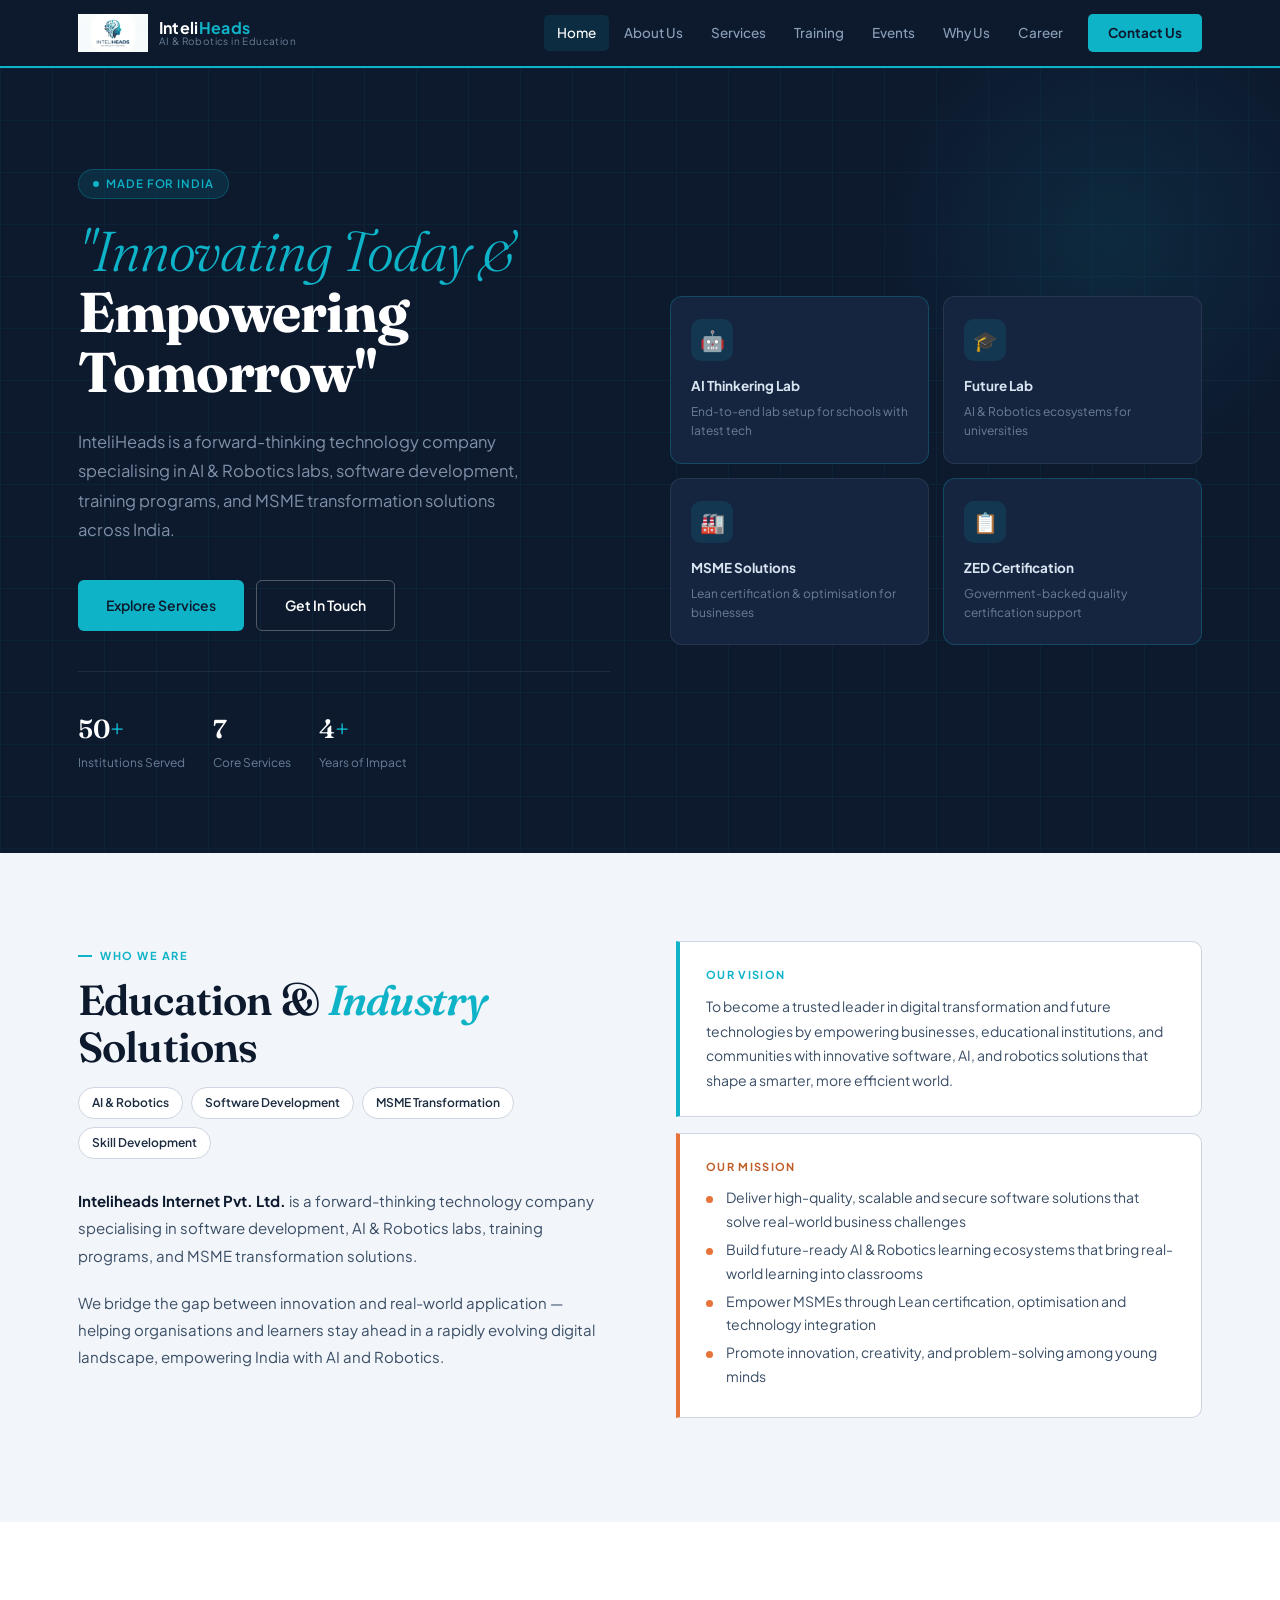
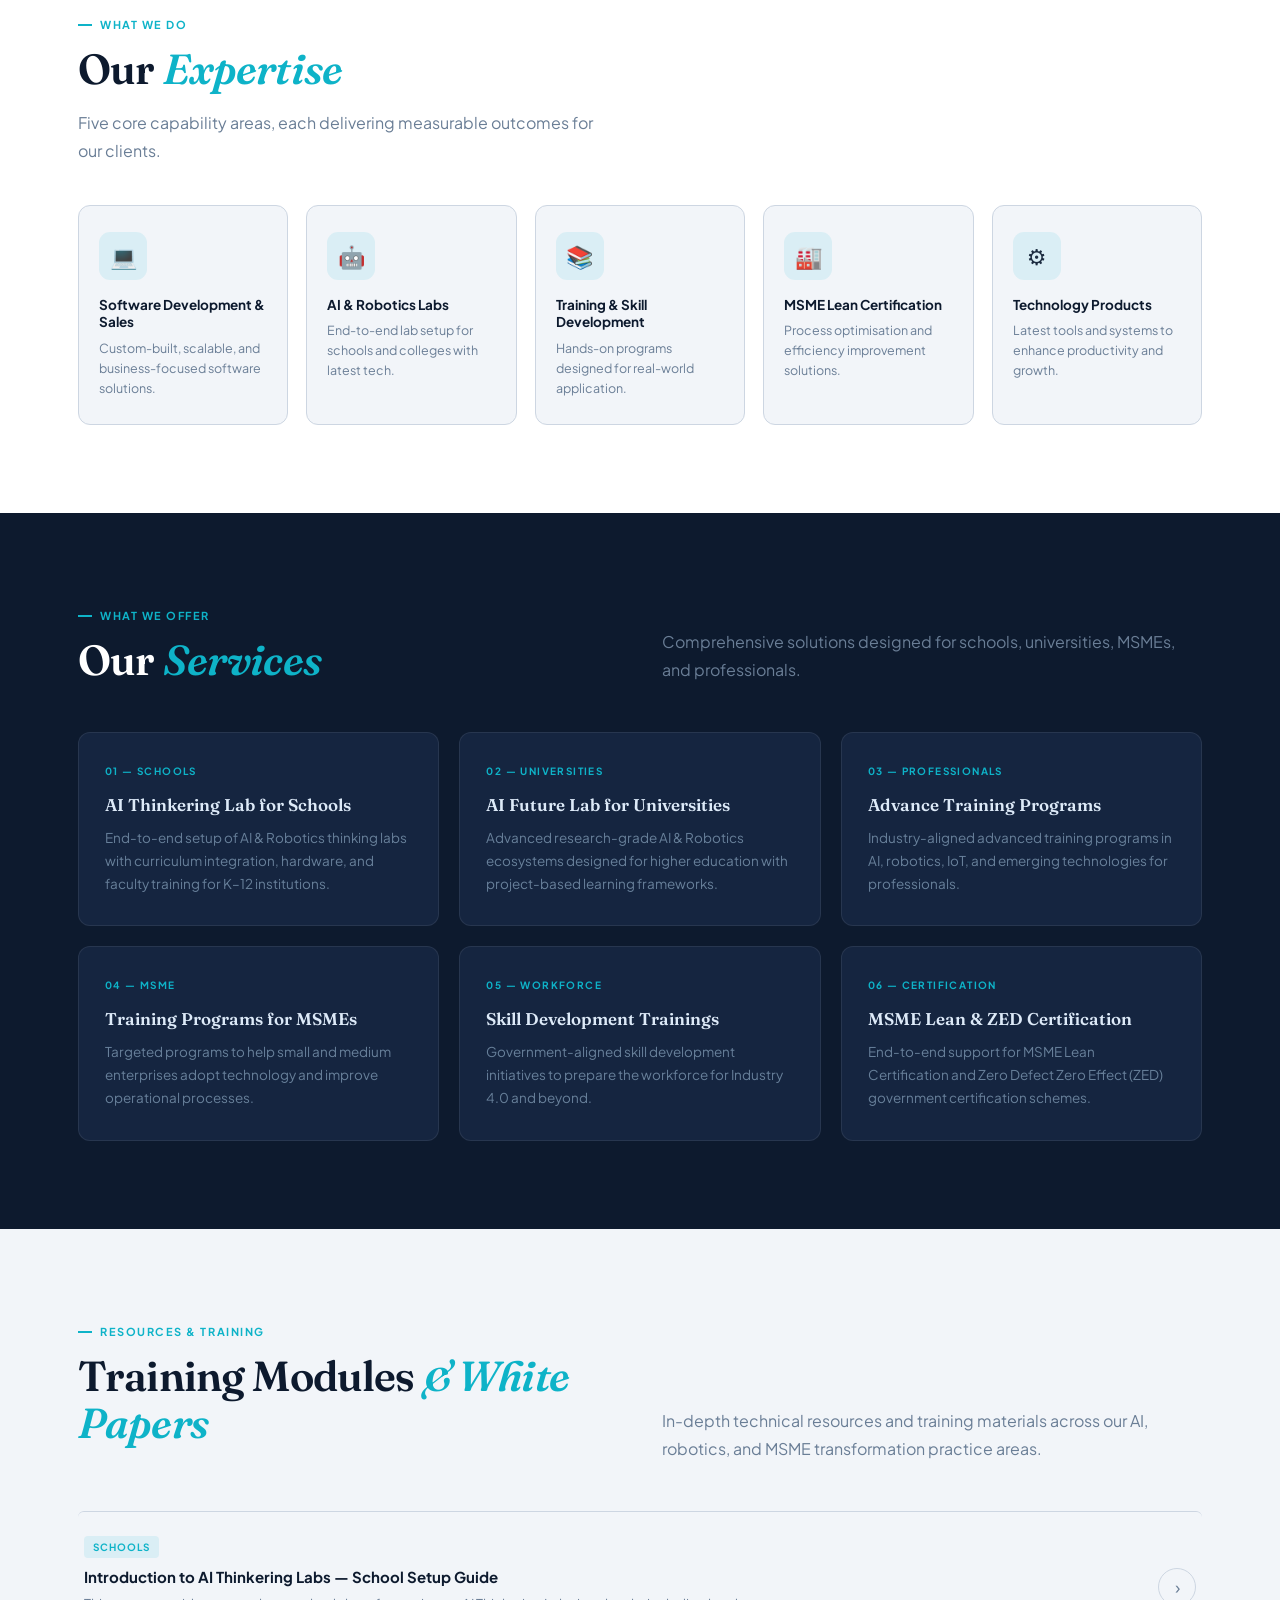
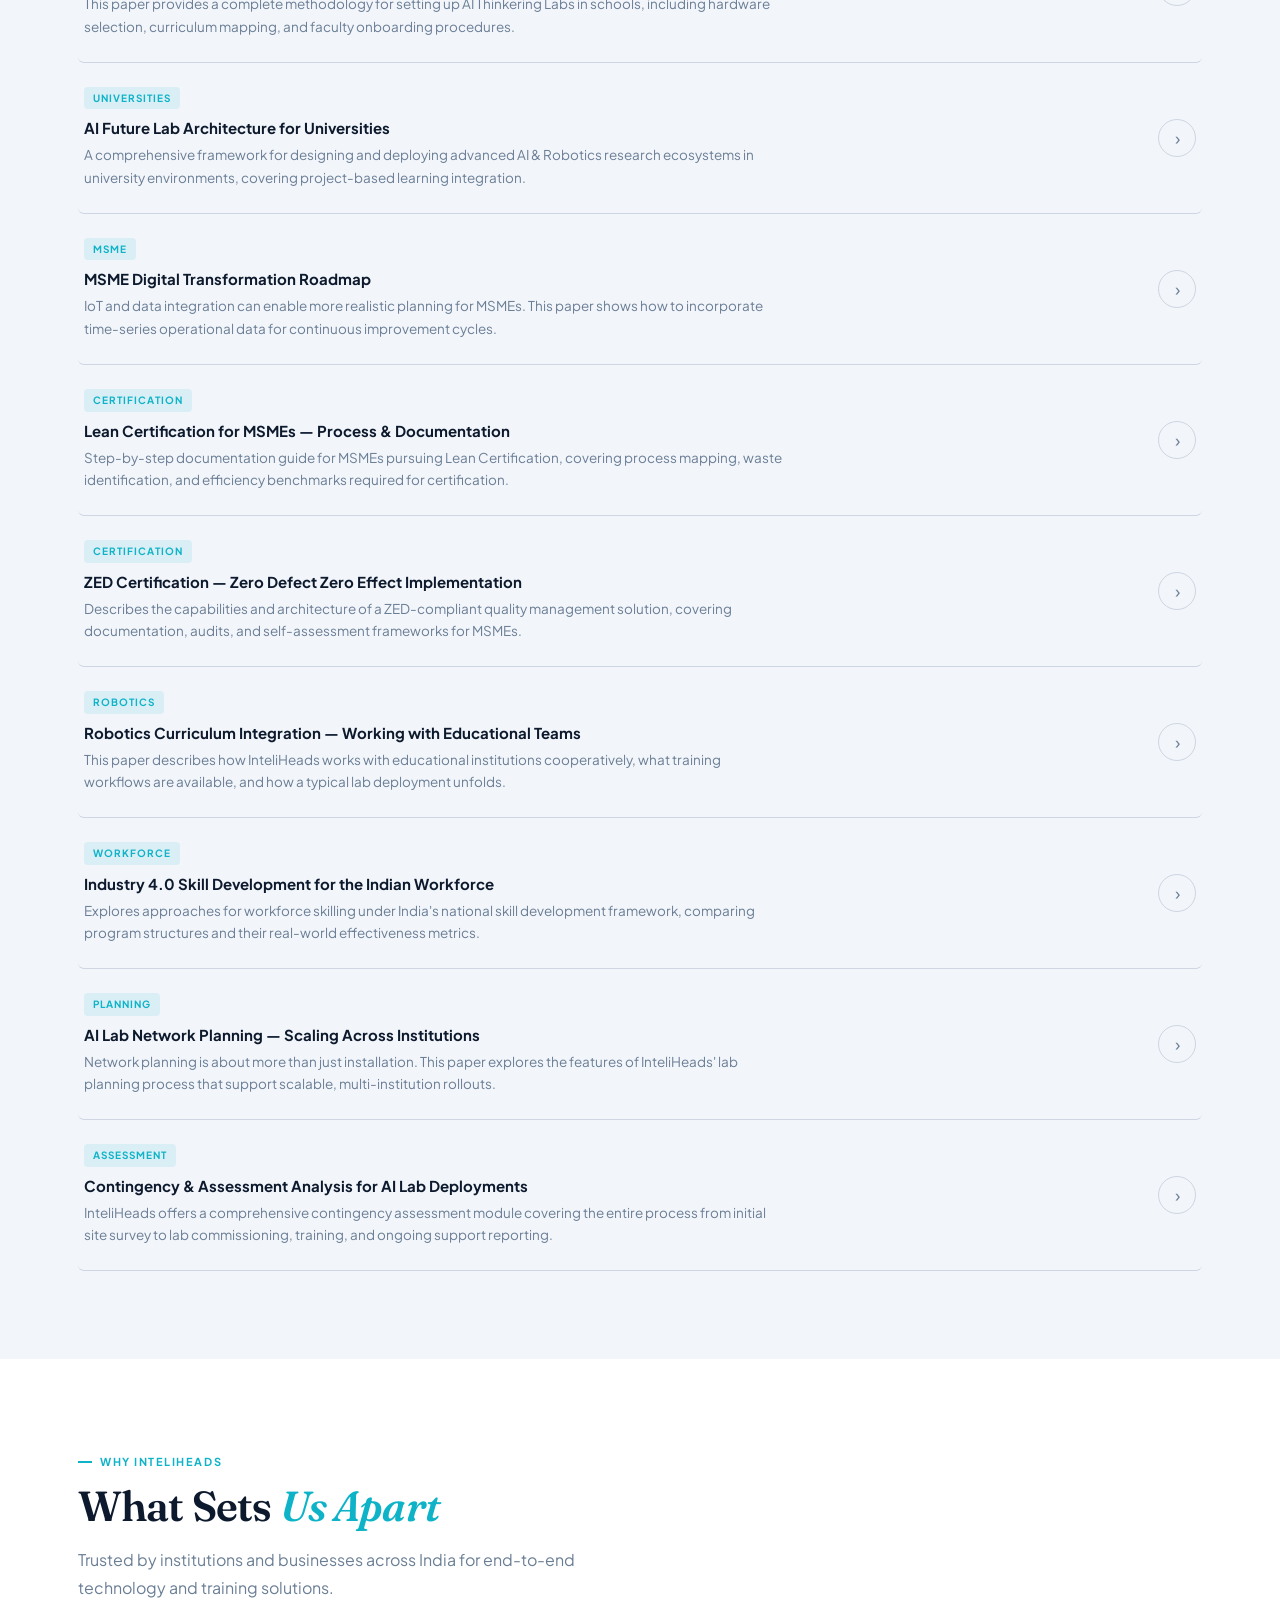
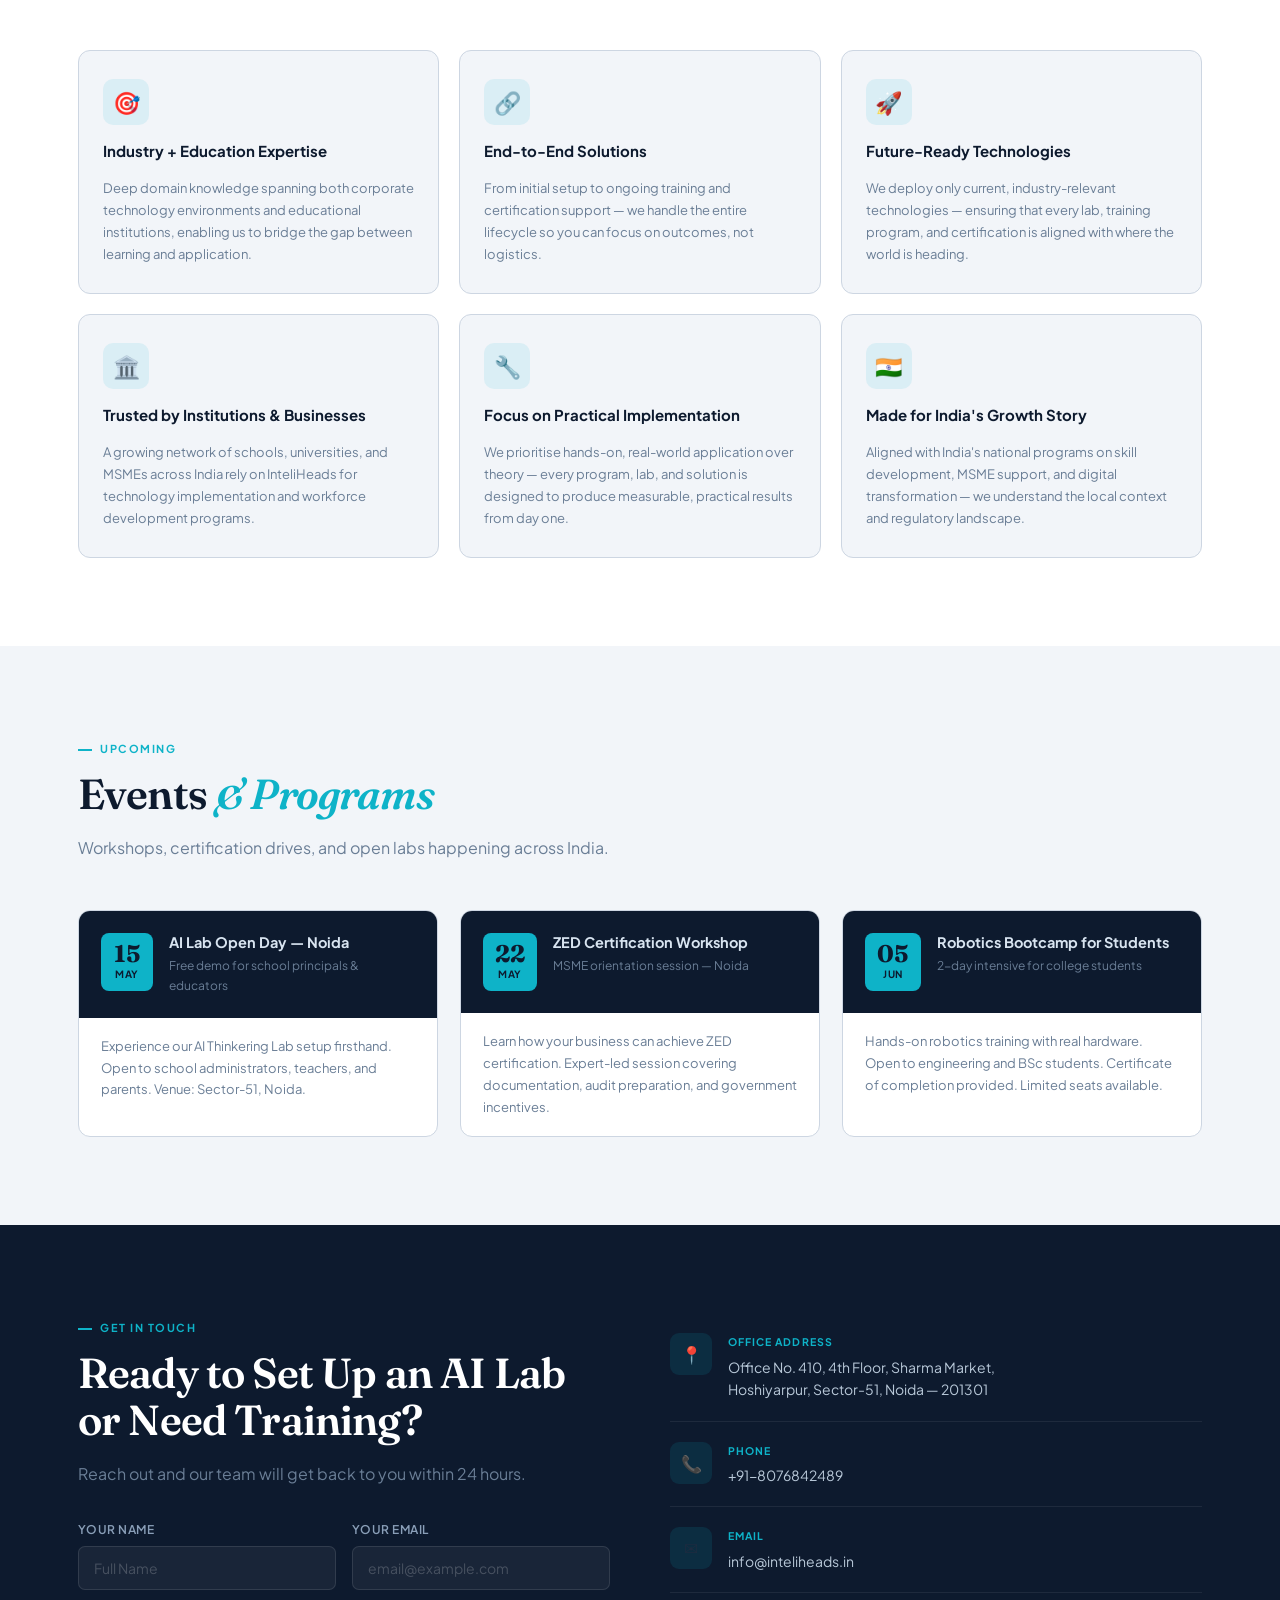
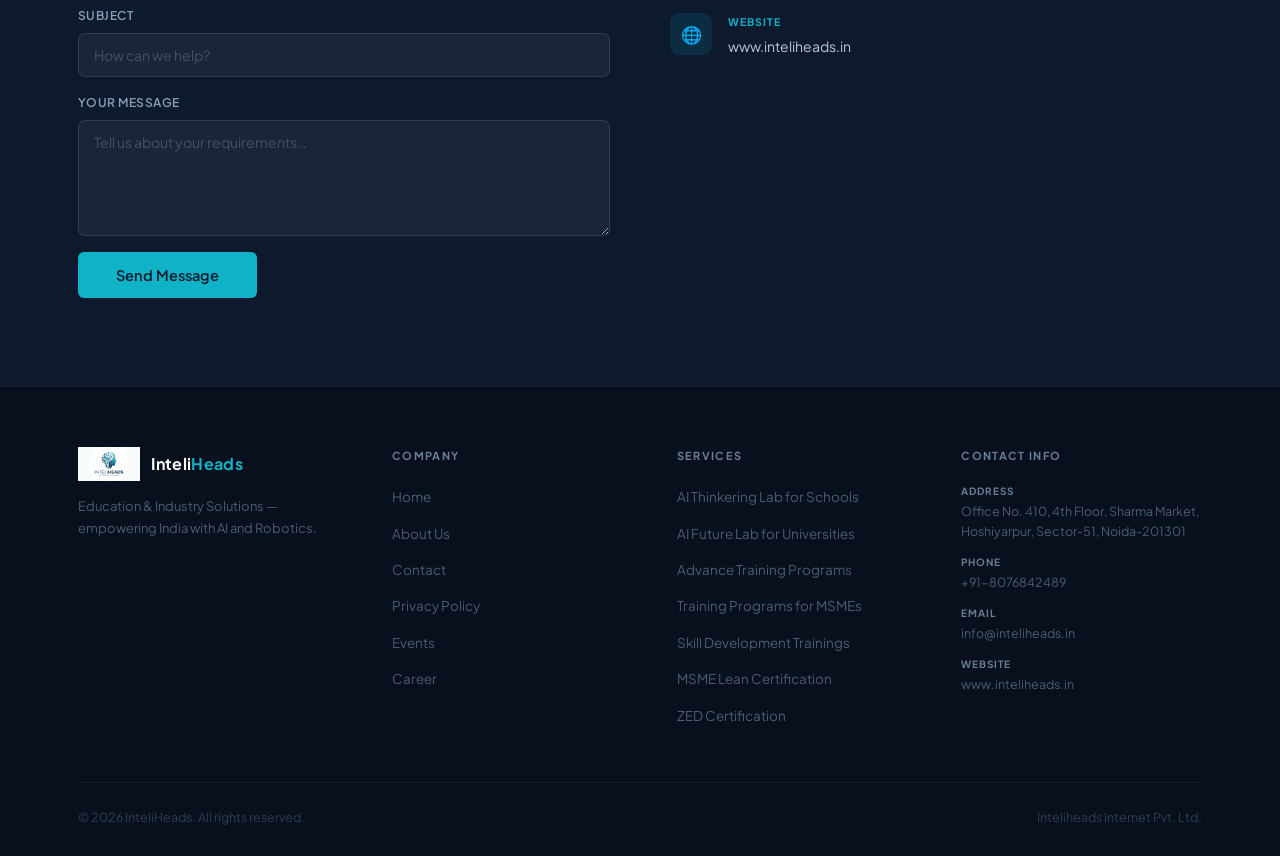
==== index.html @ 6253893a "Add files via upload" ====
<!DOCTYPE html>
<html lang="en">
<head>
<meta charset="UTF-8">
<meta name="viewport" content="width=device-width, initial-scale=1.0">
<title>InteliHeads — AI &amp; Robotics in Education</title>
<meta name="description" content="InteliHeads: AI Thinkering Labs, Robotics training, MSME transformation and skill development solutions across India.">
<link rel="stylesheet" href="style.css">
</head>
<body>

<!-- ========================================================== -->
<!-- NAV                                                         -->
<!-- ========================================================== -->
<nav id="nav">
  <div class="container nav-inner">
    <a class="nav-logo" href="#">
      <img src="[data-uri]" alt="InteliHeads logo">
      <div class="nav-logo-text">
        <span class="brand">Inteli<span>Heads</span></span>
        <span class="tagline">AI &amp; Robotics in Education</span>
      </div>
    </a>

    <ul class="nav-links" id="nav-links">
      <li><a href="#hero">Home</a></li>
      <li><a href="#about">About Us</a></li>
      <li><a href="#services">Services</a></li>
      <li><a href="#products">Training</a></li>
      <li><a href="#events">Events</a></li>
      <li><a href="#why">Why Us</a></li>
      <li><a href="#">Career</a></li>
      <li><a href="#contact" class="nav-cta">Contact Us</a></li>
    </ul>

    <button class="nav-hamburger" id="hamburger" aria-label="Toggle menu">
      <span></span><span></span><span></span>
    </button>
  </div>
</nav>

<!-- ========================================================== -->
<!-- HERO                                                        -->
<!-- ========================================================== -->
<section id="hero">
  <div class="hero-grid-overlay"></div>
  <div class="hero-glow"></div>
  <div class="container hero-inner">
    <div>
      <div class="hero-tag"><span class="dot"></span>Made for India</div>
      <h1 class="hero-headline">
        <em>"Innovating Today &amp;</em>
        <strong>Empowering Tomorrow"</strong>
      </h1>
      <p class="hero-sub">InteliHeads is a forward-thinking technology company specialising in AI &amp; Robotics labs, software development, training programs, and MSME transformation solutions across India.</p>
      <div class="hero-btns">
        <a href="#services" class="btn btn-primary">Explore Services</a>
        <a href="#contact" class="btn btn-outline">Get In Touch</a>
      </div>
      <div class="hero-stats">
        <div class="stat-item">
          <div class="stat-num">50<span>+</span></div>
          <div class="stat-label">Institutions Served</div>
        </div>
        <div class="stat-item">
          <div class="stat-num">7</div>
          <div class="stat-label">Core Services</div>
        </div>
        <div class="stat-item">
          <div class="stat-num">4<span>+</span></div>
          <div class="stat-label">Years of Impact</div>
        </div>
      </div>
    </div>
    <div class="hero-cards">
      <div class="hero-card featured fade-in">
        <div class="hero-card-icon">🤖</div>
        <h4>AI Thinkering Lab</h4>
        <p>End-to-end lab setup for schools with latest tech</p>
      </div>
      <div class="hero-card fade-in">
        <div class="hero-card-icon">🎓</div>
        <h4>Future Lab</h4>
        <p>AI &amp; Robotics ecosystems for universities</p>
      </div>
      <div class="hero-card fade-in">
        <div class="hero-card-icon">🏭</div>
        <h4>MSME Solutions</h4>
        <p>Lean certification &amp; optimisation for businesses</p>
      </div>
      <div class="hero-card featured fade-in">
        <div class="hero-card-icon">📋</div>
        <h4>ZED Certification</h4>
        <p>Government-backed quality certification support</p>
      </div>
    </div>
  </div>
</section>

<!-- ========================================================== -->
<!-- ABOUT                                                       -->
<!-- ========================================================== -->
<section id="about">
  <div class="container">
    <div class="about-grid">
      <div class="fade-in">
        <span class="section-eyebrow">Who We Are</span>
        <h2 class="section-title">Education &amp; <em>Industry</em> Solutions</h2>
        <div class="about-badges">
          <span class="badge">AI &amp; Robotics</span>
          <span class="badge">Software Development</span>
          <span class="badge">MSME Transformation</span>
          <span class="badge">Skill Development</span>
        </div>
        <p class="about-body"><strong>Inteliheads Internet Pvt. Ltd.</strong> is a forward-thinking technology company specialising in software development, AI &amp; Robotics labs, training programs, and MSME transformation solutions.</p>
        <p class="about-body">We bridge the gap between innovation and real-world application — helping organisations and learners stay ahead in a rapidly evolving digital landscape, empowering India with AI and Robotics.</p>
      </div>
      <div class="fade-in">
        <div class="vm-card">
          <h4>Our Vision</h4>
          <p>To become a trusted leader in digital transformation and future technologies by empowering businesses, educational institutions, and communities with innovative software, AI, and robotics solutions that shape a smarter, more efficient world.</p>
        </div>
        <div class="vm-card orange">
          <h4>Our Mission</h4>
          <ul class="mission-list">
            <li>Deliver high-quality, scalable and secure software solutions that solve real-world business challenges</li>
            <li>Build future-ready AI &amp; Robotics learning ecosystems that bring real-world learning into classrooms</li>
            <li>Empower MSMEs through Lean certification, optimisation and technology integration</li>
            <li>Promote innovation, creativity, and problem-solving among young minds</li>
          </ul>
        </div>
      </div>
    </div>
  </div>
</section>

<!-- ========================================================== -->
<!-- EXPERTISE                                                   -->
<!-- ========================================================== -->
<section id="expertise">
  <div class="container">
    <span class="section-eyebrow">What We Do</span>
    <h2 class="section-title">Our <em>Expertise</em></h2>
    <p class="section-sub">Five core capability areas, each delivering measurable outcomes for our clients.</p>
    <div class="expertise-grid" style="margin-top:40px">
      <div class="exp-card fade-in">
        <div class="exp-icon">💻</div>
        <h4>Software Development &amp; Sales</h4>
        <p>Custom-built, scalable, and business-focused software solutions.</p>
      </div>
      <div class="exp-card fade-in">
        <div class="exp-icon">🤖</div>
        <h4>AI &amp; Robotics Labs</h4>
        <p>End-to-end lab setup for schools and colleges with latest tech.</p>
      </div>
      <div class="exp-card fade-in">
        <div class="exp-icon">📚</div>
        <h4>Training &amp; Skill Development</h4>
        <p>Hands-on programs designed for real-world application.</p>
      </div>
      <div class="exp-card fade-in">
        <div class="exp-icon">🏭</div>
        <h4>MSME Lean Certification</h4>
        <p>Process optimisation and efficiency improvement solutions.</p>
      </div>
      <div class="exp-card fade-in">
        <div class="exp-icon">⚙️</div>
        <h4>Technology Products</h4>
        <p>Latest tools and systems to enhance productivity and growth.</p>
      </div>
    </div>
  </div>
</section>

<!-- ========================================================== -->
<!-- SERVICES                                                    -->
<!-- ========================================================== -->
<section id="services">
  <div class="container">
    <div class="services-header fade-in">
      <div>
        <span class="section-eyebrow" style="color:#0eb3c8">What We Offer</span>
        <h2 class="section-title" style="color:#fff;margin-bottom:0">Our <em>Services</em></h2>
      </div>
      <p class="section-sub">Comprehensive solutions designed for schools, universities, MSMEs, and professionals.</p>
    </div>
    <div class="services-grid">
      <div class="svc-card fade-in">
        <div class="svc-num">01 — Schools</div>
        <h4>AI Thinkering Lab for Schools</h4>
        <p>End-to-end setup of AI &amp; Robotics thinking labs with curriculum integration, hardware, and faculty training for K–12 institutions.</p>
      </div>
      <div class="svc-card fade-in">
        <div class="svc-num">02 — Universities</div>
        <h4>AI Future Lab for Universities</h4>
        <p>Advanced research-grade AI &amp; Robotics ecosystems designed for higher education with project-based learning frameworks.</p>
      </div>
      <div class="svc-card fade-in">
        <div class="svc-num">03 — Professionals</div>
        <h4>Advance Training Programs</h4>
        <p>Industry-aligned advanced training programs in AI, robotics, IoT, and emerging technologies for professionals.</p>
      </div>
      <div class="svc-card fade-in">
        <div class="svc-num">04 — MSME</div>
        <h4>Training Programs for MSMEs</h4>
        <p>Targeted programs to help small and medium enterprises adopt technology and improve operational processes.</p>
      </div>
      <div class="svc-card fade-in">
        <div class="svc-num">05 — Workforce</div>
        <h4>Skill Development Trainings</h4>
        <p>Government-aligned skill development initiatives to prepare the workforce for Industry 4.0 and beyond.</p>
      </div>
      <div class="svc-card fade-in">
        <div class="svc-num">06 — Certification</div>
        <h4>MSME Lean &amp; ZED Certification</h4>
        <p>End-to-end support for MSME Lean Certification and Zero Defect Zero Effect (ZED) government certification schemes.</p>
      </div>
    </div>
  </div>
</section>

<!-- ========================================================== -->
<!-- PRODUCTS / TRAINING RESOURCES                              -->
<!-- ========================================================== -->
<section id="products">
  <div class="container">
    <div class="products-header fade-in">
      <div>
        <span class="section-eyebrow">Resources &amp; Training</span>
        <h2 class="section-title">Training Modules <em>&amp; White Papers</em></h2>
      </div>
      <p class="section-sub">In-depth technical resources and training materials across our AI, robotics, and MSME transformation practice areas.</p>
    </div>

    <div class="products-list">
      <a href="#" class="product-item fade-in" aria-expanded="false">
        <div>
          <div class="product-meta"><span class="product-tag">Schools</span></div>
          <h4>Introduction to AI Thinkering Labs — School Setup Guide</h4>
          <p>This paper provides a complete methodology for setting up AI Thinkering Labs in schools, including hardware selection, curriculum mapping, and faculty onboarding procedures.</p>
        </div>
        <div class="product-arrow">›</div>
      </a>

      <a href="#" class="product-item fade-in" aria-expanded="false">
        <div>
          <div class="product-meta"><span class="product-tag">Universities</span></div>
          <h4>AI Future Lab Architecture for Universities</h4>
          <p>A comprehensive framework for designing and deploying advanced AI &amp; Robotics research ecosystems in university environments, covering project-based learning integration.</p>
        </div>
        <div class="product-arrow">›</div>
      </a>

      <a href="#" class="product-item fade-in" aria-expanded="false">
        <div>
          <div class="product-meta"><span class="product-tag">MSME</span></div>
          <h4>MSME Digital Transformation Roadmap</h4>
          <p>IoT and data integration can enable more realistic planning for MSMEs. This paper shows how to incorporate time-series operational data for continuous improvement cycles.</p>
        </div>
        <div class="product-arrow">›</div>
      </a>

      <a href="#" class="product-item fade-in" aria-expanded="false">
        <div>
          <div class="product-meta"><span class="product-tag">Certification</span></div>
          <h4>Lean Certification for MSMEs — Process &amp; Documentation</h4>
          <p>Step-by-step documentation guide for MSMEs pursuing Lean Certification, covering process mapping, waste identification, and efficiency benchmarks required for certification.</p>
        </div>
        <div class="product-arrow">›</div>
      </a>

      <a href="#" class="product-item fade-in" aria-expanded="false">
        <div>
          <div class="product-meta"><span class="product-tag">Certification</span></div>
          <h4>ZED Certification — Zero Defect Zero Effect Implementation</h4>
          <p>Describes the capabilities and architecture of a ZED-compliant quality management solution, covering documentation, audits, and self-assessment frameworks for MSMEs.</p>
        </div>
        <div class="product-arrow">›</div>
      </a>

      <a href="#" class="product-item fade-in" aria-expanded="false">
        <div>
          <div class="product-meta"><span class="product-tag">Robotics</span></div>
          <h4>Robotics Curriculum Integration — Working with Educational Teams</h4>
          <p>This paper describes how InteliHeads works with educational institutions cooperatively, what training workflows are available, and how a typical lab deployment unfolds.</p>
        </div>
        <div class="product-arrow">›</div>
      </a>

      <a href="#" class="product-item fade-in" aria-expanded="false">
        <div>
          <div class="product-meta"><span class="product-tag">Workforce</span></div>
          <h4>Industry 4.0 Skill Development for the Indian Workforce</h4>
          <p>Explores approaches for workforce skilling under India's national skill development framework, comparing program structures and their real-world effectiveness metrics.</p>
        </div>
        <div class="product-arrow">›</div>
      </a>

      <a href="#" class="product-item fade-in" aria-expanded="false">
        <div>
          <div class="product-meta"><span class="product-tag">Planning</span></div>
          <h4>AI Lab Network Planning — Scaling Across Institutions</h4>
          <p>Network planning is about more than just installation. This paper explores the features of InteliHeads' lab planning process that support scalable, multi-institution rollouts.</p>
        </div>
        <div class="product-arrow">›</div>
      </a>

      <a href="#" class="product-item fade-in" aria-expanded="false">
        <div>
          <div class="product-meta"><span class="product-tag">Assessment</span></div>
          <h4>Contingency &amp; Assessment Analysis for AI Lab Deployments</h4>
          <p>InteliHeads offers a comprehensive contingency assessment module covering the entire process from initial site survey to lab commissioning, training, and ongoing support reporting.</p>
        </div>
        <div class="product-arrow">›</div>
      </a>
    </div>
  </div>
</section>

<!-- ========================================================== -->
<!-- WHY US                                                      -->
<!-- ========================================================== -->
<section id="why">
  <div class="container">
    <div class="fade-in">
      <span class="section-eyebrow">Why InteliHeads</span>
      <h2 class="section-title">What Sets <em>Us Apart</em></h2>
      <p class="section-sub">Trusted by institutions and businesses across India for end-to-end technology and training solutions.</p>
    </div>
    <div class="why-grid">
      <div class="why-item fade-in">
        <div class="why-icon">🎯</div>
        <h4>Industry + Education Expertise</h4>
        <p>Deep domain knowledge spanning both corporate technology environments and educational institutions, enabling us to bridge the gap between learning and application.</p>
      </div>
      <div class="why-item fade-in">
        <div class="why-icon">🔗</div>
        <h4>End-to-End Solutions</h4>
        <p>From initial setup to ongoing training and certification support — we handle the entire lifecycle so you can focus on outcomes, not logistics.</p>
      </div>
      <div class="why-item fade-in">
        <div class="why-icon">🚀</div>
        <h4>Future-Ready Technologies</h4>
        <p>We deploy only current, industry-relevant technologies — ensuring that every lab, training program, and certification is aligned with where the world is heading.</p>
      </div>
      <div class="why-item fade-in">
        <div class="why-icon">🏛️</div>
        <h4>Trusted by Institutions &amp; Businesses</h4>
        <p>A growing network of schools, universities, and MSMEs across India rely on InteliHeads for technology implementation and workforce development programs.</p>
      </div>
      <div class="why-item fade-in">
        <div class="why-icon">🔧</div>
        <h4>Focus on Practical Implementation</h4>
        <p>We prioritise hands-on, real-world application over theory — every program, lab, and solution is designed to produce measurable, practical results from day one.</p>
      </div>
      <div class="why-item fade-in">
        <div class="why-icon">🇮🇳</div>
        <h4>Made for India's Growth Story</h4>
        <p>Aligned with India's national programs on skill development, MSME support, and digital transformation — we understand the local context and regulatory landscape.</p>
      </div>
    </div>
  </div>
</section>

<!-- ========================================================== -->
<!-- EVENTS                                                      -->
<!-- ========================================================== -->
<section id="events">
  <div class="container">
    <div class="fade-in">
      <span class="section-eyebrow">Upcoming</span>
      <h2 class="section-title">Events <em>&amp; Programs</em></h2>
      <p class="section-sub">Workshops, certification drives, and open labs happening across India.</p>
    </div>
    <div class="events-grid">
      <div class="event-card fade-in">
        <div class="event-head">
          <div class="event-date"><div class="day">15</div><div class="month">May</div></div>
          <div class="event-head-text">
            <h4>AI Lab Open Day — Noida</h4>
            <p>Free demo for school principals &amp; educators</p>
          </div>
        </div>
        <div class="event-body">Experience our AI Thinkering Lab setup firsthand. Open to school administrators, teachers, and parents. Venue: Sector-51, Noida.</div>
      </div>
      <div class="event-card fade-in">
        <div class="event-head">
          <div class="event-date"><div class="day">22</div><div class="month">May</div></div>
          <div class="event-head-text">
            <h4>ZED Certification Workshop</h4>
            <p>MSME orientation session — Noida</p>
          </div>
        </div>
        <div class="event-body">Learn how your business can achieve ZED certification. Expert-led session covering documentation, audit preparation, and government incentives.</div>
      </div>
      <div class="event-card fade-in">
        <div class="event-head">
          <div class="event-date"><div class="day">05</div><div class="month">Jun</div></div>
          <div class="event-head-text">
            <h4>Robotics Bootcamp for Students</h4>
            <p>2-day intensive for college students</p>
          </div>
        </div>
        <div class="event-body">Hands-on robotics training with real hardware. Open to engineering and BSc students. Certificate of completion provided. Limited seats available.</div>
      </div>
    </div>
  </div>
</section>

<!-- ========================================================== -->
<!-- CONTACT                                                     -->
<!-- ========================================================== -->
<section id="contact">
  <div class="container contact-inner">
    <div class="fade-in">
      <span class="section-eyebrow">Get In Touch</span>
      <h2 class="section-title">Ready to Set Up an AI Lab or Need Training?</h2>
      <p class="section-sub">Reach out and our team will get back to you within 24 hours.</p>
      <form class="contact-form" id="contact-form" novalidate>
        <div class="form-row">
          <div class="form-group">
            <label for="name">Your Name</label>
            <input type="text" id="name" name="name" placeholder="Full Name" required>
          </div>
          <div class="form-group">
            <label for="email">Your Email</label>
            <input type="email" id="email" name="email" placeholder="email@example.com" required>
          </div>
        </div>
        <div class="form-group">
          <label for="subject">Subject</label>
          <input type="text" id="subject" name="subject" placeholder="How can we help?">
        </div>
        <div class="form-group">
          <label for="message">Your Message</label>
          <textarea id="message" name="message" rows="5" placeholder="Tell us about your requirements…" required></textarea>
        </div>
        <button type="submit" class="btn btn-primary" style="align-self:flex-start;padding:14px 38px;font-size:14.5px;">Send Message</button>
      </form>
    </div>

    <div class="contact-info fade-in">
      <div class="ci-item">
        <div class="ci-icon">📍</div>
        <div>
          <div class="ci-label">Office Address</div>
          <div class="ci-value">Office No. 410, 4th Floor, Sharma Market,<br>Hoshiyarpur, Sector-51, Noida — 201301</div>
        </div>
      </div>
      <div class="ci-item">
        <div class="ci-icon">📞</div>
        <div>
          <div class="ci-label">Phone</div>
          <div class="ci-value">+91-8076842489</div>
        </div>
      </div>
      <div class="ci-item">
        <div class="ci-icon">✉️</div>
        <div>
          <div class="ci-label">Email</div>
          <div class="ci-value">info@inteliheads.in</div>
        </div>
      </div>
      <div class="ci-item">
        <div class="ci-icon">🌐</div>
        <div>
          <div class="ci-label">Website</div>
          <div class="ci-value">www.inteliheads.in</div>
        </div>
      </div>
    </div>
  </div>
</section>

<!-- ========================================================== -->
<!-- FOOTER                                                      -->
<!-- ========================================================== -->
<footer>
  <div class="container">
    <div class="footer-grid">
      <div>
        <a class="nav-logo" href="#">
          <img src="[data-uri]" alt="InteliHeads logo" style="height:34px">
          <div class="nav-logo-text">
            <span class="brand">Inteli<span>Heads</span></span>
          </div>
        </a>
        <p class="footer-brand-desc">Education &amp; Industry Solutions — empowering India with AI and Robotics.</p>
      </div>

      <div class="footer-col">
        <h5>Company</h5>
        <ul>
          <li><a href="#">Home</a></li>
          <li><a href="#about">About Us</a></li>
          <li><a href="#contact">Contact</a></li>
          <li><a href="#">Privacy Policy</a></li>
          <li><a href="#events">Events</a></li>
          <li><a href="#">Career</a></li>
        </ul>
      </div>

      <div class="footer-col">
        <h5>Services</h5>
        <ul>
          <li><a href="#">AI Thinkering Lab for Schools</a></li>
          <li><a href="#">AI Future Lab for Universities</a></li>
          <li><a href="#">Advance Training Programs</a></li>
          <li><a href="#">Training Programs for MSMEs</a></li>
          <li><a href="#">Skill Development Trainings</a></li>
          <li><a href="#">MSME Lean Certification</a></li>
          <li><a href="#">ZED Certification</a></li>
        </ul>
      </div>

      <div class="footer-col">
        <h5>Contact Info</h5>
        <div class="footer-contact-entry">
          <strong>Address</strong>
          Office No. 410, 4th Floor, Sharma Market, Hoshiyarpur, Sector-51, Noida-201301
        </div>
        <div class="footer-contact-entry">
          <strong>Phone</strong>+91-8076842489
        </div>
        <div class="footer-contact-entry">
          <strong>Email</strong>info@inteliheads.in
        </div>
        <div class="footer-contact-entry">
          <strong>Website</strong>www.inteliheads.in
        </div>
      </div>
    </div>

    <div class="footer-bottom">
      <span>© 2026 InteliHeads. All rights reserved.</span>
      <span>Inteliheads Internet Pvt. Ltd.</span>
    </div>
  </div>
</footer>

<!-- fade-in CSS helper -->
<style>
  .fade-in { opacity:0; transform:translateY(22px); transition:opacity 0.55s var(--ease-out), transform 0.55s var(--ease-out); }
  .fade-in.visible { opacity:1; transform:none; }
</style>
<script src="script.js"></script>
</body>
</html>
---- style.css ----
/* ================================================================
   InteliHeads — style.css
   Palette: Deep Ink Navy · Circuit Teal · Copper Orange · Slate White
   ================================================================ */

@import url('https://fonts.googleapis.com/css2?family=Plus+Jakarta+Sans:ital,wght@0,300;0,400;0,500;0,600;0,700;1,300&family=Fraunces:ital,opsz,wght@0,9..144,300;0,9..144,600;0,9..144,700;1,9..144,300&display=swap');

/* ── TOKENS ── */
:root {
  --ink:        #0d1a2e;
  --ink-mid:    #152540;
  --ink-light:  #1e3358;
  --teal:       #0eb3c8;
  --teal-dim:   #0a8fa0;
  --copper:     #e8733a;
  --copper-dim: #c05e2a;
  --slate:      #f2f5f9;
  --border:     #cdd6e2;
  --border-dark: rgba(255,255,255,0.08);
  --text:       #1c2c40;
  --muted:      #6a7e96;
  --white:      #ffffff;

  --ff-display: 'Fraunces', Georgia, serif;
  --ff-body:    'Plus Jakarta Sans', system-ui, sans-serif;

  --ease-out:   cubic-bezier(0.22, 1, 0.36, 1);
  --shadow-sm:  0 1px 3px rgba(0,0,0,0.08);
  --shadow-md:  0 4px 20px rgba(0,0,0,0.1);
  --shadow-lg:  0 12px 40px rgba(0,0,0,0.16);
}

/* ── RESET ── */
*, *::before, *::after { box-sizing: border-box; margin: 0; padding: 0; }
html { scroll-behavior: smooth; font-size: 16px; }
body {
  font-family: var(--ff-body);
  color: var(--text);
  background: var(--white);
  line-height: 1.65;
  -webkit-font-smoothing: antialiased;
}
a { color: inherit; text-decoration: none; }
img { display: block; max-width: 100%; }
ul { list-style: none; }

/* ── LAYOUT ── */
.container { max-width: 1180px; margin: 0 auto; padding: 0 28px; }
section { padding: 88px 0; }

/* ── TYPOGRAPHY ── */
.section-eyebrow {
  display: inline-block;
  font-size: 11px;
  font-weight: 700;
  letter-spacing: 0.14em;
  text-transform: uppercase;
  color: var(--teal);
  margin-bottom: 12px;
  position: relative;
  padding-left: 22px;
}
.section-eyebrow::before {
  content: '';
  position: absolute;
  left: 0; top: 50%;
  transform: translateY(-50%);
  width: 14px; height: 2px;
  background: var(--teal);
}
.section-title {
  font-family: var(--ff-display);
  font-size: clamp(28px, 3.5vw, 42px);
  font-weight: 600;
  line-height: 1.12;
  color: var(--ink);
  letter-spacing: -0.02em;
  margin-bottom: 16px;
}
.section-title em { font-style: italic; color: var(--teal); }
.section-sub {
  font-size: 16px;
  color: var(--muted);
  line-height: 1.75;
  max-width: 540px;
}

/* ── BUTTONS ── */
.btn {
  display: inline-flex;
  align-items: center;
  gap: 8px;
  padding: 13px 28px;
  border-radius: 6px;
  font-family: var(--ff-body);
  font-size: 14px;
  font-weight: 600;
  cursor: pointer;
  border: none;
  transition: all 0.2s var(--ease-out);
  text-decoration: none;
}
.btn-primary {
  background: var(--teal);
  color: var(--ink);
}
.btn-primary:hover {
  background: #12c9e0;
  transform: translateY(-2px);
  box-shadow: 0 6px 20px rgba(14,179,200,0.35);
}
.btn-outline {
  background: transparent;
  color: var(--white);
  border: 1.5px solid rgba(255,255,255,0.28);
}
.btn-outline:hover {
  border-color: var(--teal);
  background: rgba(14,179,200,0.1);
}
.btn-ghost {
  background: transparent;
  color: var(--teal);
  border: 1.5px solid var(--teal);
  padding: 10px 22px;
  font-size: 13px;
}
.btn-ghost:hover {
  background: var(--teal);
  color: var(--ink);
}

/* ================================================================
   NAVIGATION
   ================================================================ */
#nav {
  position: sticky;
  top: 0;
  z-index: 200;
  background: var(--ink);
  border-bottom: 2px solid var(--teal);
}
.nav-inner {
  display: flex;
  align-items: center;
  height: 66px;
  gap: 16px;
}
.nav-logo {
  display: flex;
  align-items: center;
  gap: 11px;
  flex-shrink: 0;
  text-decoration: none;
}
.nav-logo img {
  height: 38px;
  width: auto;
  filter: brightness(1.05);
}
.nav-logo-text {
  display: flex;
  flex-direction: column;
  line-height: 1.1;
}
.nav-logo-text .brand {
  font-family: var(--ff-body);
  font-weight: 700;
  font-size: 16px;
  color: var(--white);
  letter-spacing: 0.02em;
}
.nav-logo-text .brand span { color: var(--teal); }
.nav-logo-text .tagline {
  font-size: 10px;
  color: #6a7e96;
  font-weight: 400;
  letter-spacing: 0.04em;
}
.nav-links {
  display: flex;
  align-items: center;
  gap: 2px;
  margin-left: auto;
}
.nav-links li a {
  display: block;
  padding: 7px 13px;
  font-size: 13.5px;
  font-weight: 500;
  color: #8a9fb8;
  border-radius: 5px;
  transition: color 0.18s, background 0.18s;
}
.nav-links li a:hover,
.nav-links li a.active {
  color: var(--white);
  background: rgba(14,179,200,0.12);
}
.nav-cta {
  margin-left: 10px;
  background: var(--teal) !important;
  color: var(--ink) !important;
  font-weight: 700 !important;
  padding: 8px 20px !important;
  border-radius: 5px;
  transition: background 0.2s !important;
}
.nav-cta:hover { background: #12c9e0 !important; }
.nav-hamburger {
  display: none;
  background: none;
  border: none;
  cursor: pointer;
  padding: 6px;
  margin-left: auto;
}
.nav-hamburger span {
  display: block;
  width: 22px;
  height: 2px;
  background: var(--white);
  margin: 5px 0;
  transition: all 0.3s;
}

/* ================================================================
   HERO
   ================================================================ */
#hero {
  background: var(--ink);
  color: var(--white);
  padding: 100px 0 80px;
  position: relative;
  overflow: hidden;
}
.hero-grid-overlay {
  position: absolute;
  inset: 0;
  background-image:
    linear-gradient(rgba(14,179,200,0.05) 1px, transparent 1px),
    linear-gradient(90deg, rgba(14,179,200,0.05) 1px, transparent 1px);
  background-size: 52px 52px;
  pointer-events: none;
}
.hero-glow {
  position: absolute;
  top: -80px; right: -80px;
  width: 500px; height: 500px;
  background: radial-gradient(circle, rgba(14,179,200,0.1) 0%, transparent 65%);
  pointer-events: none;
}
.hero-inner {
  position: relative;
  z-index: 1;
  display: grid;
  grid-template-columns: 1fr 1fr;
  gap: 60px;
  align-items: center;
}
.hero-tag {
  display: inline-flex;
  align-items: center;
  gap: 7px;
  background: rgba(14,179,200,0.12);
  border: 1px solid rgba(14,179,200,0.28);
  color: var(--teal);
  font-size: 11.5px;
  font-weight: 600;
  letter-spacing: 0.08em;
  text-transform: uppercase;
  padding: 5px 14px;
  border-radius: 20px;
  margin-bottom: 22px;
}
.hero-tag .dot {
  width: 6px; height: 6px;
  border-radius: 50%;
  background: var(--teal);
  animation: pulse 2s ease-in-out infinite;
}
@keyframes pulse {
  0%, 100% { opacity: 1; transform: scale(1); }
  50% { opacity: 0.5; transform: scale(0.7); }
}
.hero-headline {
  font-family: var(--ff-display);
  font-size: clamp(36px, 4.5vw, 56px);
  font-weight: 300;
  line-height: 1.08;
  letter-spacing: -0.02em;
  margin-bottom: 24px;
  color: var(--white);
}
.hero-headline strong {
  font-weight: 700;
  display: block;
}
.hero-headline em {
  font-style: italic;
  color: var(--teal);
}
.hero-sub {
  font-size: 16.5px;
  color: #8090a8;
  line-height: 1.78;
  margin-bottom: 36px;
  max-width: 460px;
}
.hero-btns { display: flex; gap: 12px; flex-wrap: wrap; }
.hero-stats {
  display: flex;
  gap: 28px;
  margin-top: 40px;
  padding-top: 36px;
  border-top: 1px solid rgba(255,255,255,0.08);
}
.stat-item {}
.stat-num {
  font-family: var(--ff-display);
  font-size: 26px;
  font-weight: 600;
  color: var(--white);
}
.stat-num span { color: var(--teal); }
.stat-label {
  font-size: 12px;
  color: var(--muted);
  margin-top: 2px;
}
.hero-cards {
  display: grid;
  grid-template-columns: 1fr 1fr;
  gap: 14px;
}
.hero-card {
  background: var(--ink-mid);
  border: 1px solid var(--border-dark);
  border-radius: 12px;
  padding: 22px 20px;
  transition: border-color 0.2s, transform 0.2s;
}
.hero-card:hover {
  border-color: rgba(14,179,200,0.3);
  transform: translateY(-3px);
}
.hero-card.featured {
  border-color: rgba(14,179,200,0.25);
}
.hero-card-icon {
  width: 42px; height: 42px;
  border-radius: 10px;
  background: rgba(14,179,200,0.12);
  display: flex; align-items: center; justify-content: center;
  font-size: 20px;
  margin-bottom: 14px;
}
.hero-card h4 {
  font-size: 13.5px;
  font-weight: 700;
  color: #d8e4f0;
  margin-bottom: 5px;
  font-family: var(--ff-body);
}
.hero-card p { font-size: 12px; color: #6a7e96; line-height: 1.6; }

/* ================================================================
   ABOUT
   ================================================================ */
#about { background: var(--slate); }
.about-grid {
  display: grid;
  grid-template-columns: 1fr 1fr;
  gap: 72px;
  align-items: start;
}
.about-badges {
  display: flex;
  flex-wrap: wrap;
  gap: 8px;
  margin-bottom: 28px;
}
.badge {
  background: var(--white);
  border: 1px solid var(--border);
  color: var(--text);
  font-size: 12px;
  font-weight: 600;
  padding: 5px 13px;
  border-radius: 20px;
}
.about-body {
  font-size: 15px;
  line-height: 1.82;
  color: #3a4e66;
  margin-bottom: 20px;
}
.about-body strong { color: var(--ink); font-weight: 700; }
.vm-card {
  background: var(--white);
  border: 1px solid var(--border);
  border-left: 4px solid var(--teal);
  border-radius: 0 10px 10px 0;
  padding: 24px 26px;
  margin-bottom: 16px;
}
.vm-card.orange { border-left-color: var(--copper); }
.vm-card h4 {
  font-family: var(--ff-body);
  font-size: 11px;
  font-weight: 700;
  letter-spacing: 0.12em;
  text-transform: uppercase;
  color: var(--teal);
  margin-bottom: 10px;
}
.vm-card.orange h4 { color: var(--copper-dim); }
.vm-card p {
  font-size: 14px;
  color: #3a4e66;
  line-height: 1.75;
}
.mission-list li {
  position: relative;
  padding-left: 20px;
  font-size: 14px;
  color: #3a4e66;
  line-height: 1.7;
  margin-bottom: 4px;
}
.mission-list li::before {
  content: '';
  position: absolute;
  left: 0; top: 10px;
  width: 7px; height: 7px;
  border-radius: 50%;
  background: var(--copper);
}

/* ================================================================
   EXPERTISE
   ================================================================ */
#expertise { background: var(--white); }
.expertise-grid {
  display: grid;
  grid-template-columns: repeat(5, 1fr);
  gap: 18px;
}
.exp-card {
  background: var(--slate);
  border: 1px solid var(--border);
  border-radius: 12px;
  padding: 26px 20px;
  transition: box-shadow 0.2s, border-color 0.2s, transform 0.2s;
}
.exp-card:hover {
  border-color: var(--teal);
  box-shadow: 0 8px 30px rgba(14,179,200,0.12);
  transform: translateY(-4px);
}
.exp-icon {
  width: 48px; height: 48px;
  border-radius: 11px;
  background: rgba(14,179,200,0.1);
  display: flex; align-items: center; justify-content: center;
  font-size: 22px;
  margin-bottom: 16px;
}
.exp-card h4 {
  font-size: 13.5px;
  font-weight: 700;
  color: var(--ink);
  margin-bottom: 7px;
  line-height: 1.3;
}
.exp-card p { font-size: 12.5px; color: var(--muted); line-height: 1.6; }

/* ================================================================
   SERVICES
   ================================================================ */
#services { background: var(--ink); }
.services-header {
  display: flex;
  align-items: flex-end;
  justify-content: space-between;
  margin-bottom: 48px;
  gap: 24px;
}
#services .section-title { color: var(--white); }
#services .section-sub { color: #6a7e96; margin-bottom: 0; }
.services-grid {
  display: grid;
  grid-template-columns: repeat(3, 1fr);
  gap: 20px;
}
.svc-card {
  background: var(--ink-mid);
  border: 1px solid var(--border-dark);
  border-radius: 12px;
  padding: 30px 26px;
  transition: border-color 0.2s;
  position: relative;
  overflow: hidden;
}
.svc-card::before {
  content: '';
  position: absolute;
  top: 0; left: 0;
  width: 100%; height: 3px;
  background: var(--teal);
  transform: scaleX(0);
  transform-origin: left;
  transition: transform 0.3s var(--ease-out);
}
.svc-card:hover { border-color: rgba(14,179,200,0.3); }
.svc-card:hover::before { transform: scaleX(1); }
.svc-num {
  font-size: 10px;
  font-weight: 700;
  letter-spacing: 0.14em;
  text-transform: uppercase;
  color: var(--teal);
  margin-bottom: 14px;
}
.svc-card h4 {
  font-family: var(--ff-display);
  font-size: 17px;
  font-weight: 600;
  color: #ddeaf8;
  margin-bottom: 10px;
  line-height: 1.3;
}
.svc-card p { font-size: 13.5px; color: #68809a; line-height: 1.72; }

/* ================================================================
   PRODUCTS (White Papers style)
   ================================================================ */
#products { background: var(--slate); }
.products-header {
  display: flex;
  align-items: flex-end;
  justify-content: space-between;
  margin-bottom: 48px;
  gap: 24px;
}
.products-header .section-sub { margin-bottom: 0; }
.products-list {}
.product-item {
  display: grid;
  grid-template-columns: 1fr auto;
  align-items: center;
  gap: 28px;
  padding: 24px 6px;
  border-bottom: 1px solid var(--border);
  cursor: pointer;
  border-radius: 6px;
  transition: background 0.15s, padding 0.15s;
  text-decoration: none;
  color: inherit;
}
.product-item:first-child { border-top: 1px solid var(--border); }
.product-item:hover {
  background: rgba(14,179,200,0.04);
  padding: 24px 14px;
}
.product-meta {
  display: flex;
  align-items: center;
  gap: 10px;
  margin-bottom: 8px;
}
.product-tag {
  font-size: 10px;
  font-weight: 700;
  letter-spacing: 0.1em;
  text-transform: uppercase;
  color: var(--teal);
  background: rgba(14,179,200,0.1);
  padding: 3px 9px;
  border-radius: 4px;
}
.product-item h4 {
  font-size: 15px;
  font-weight: 700;
  color: var(--ink);
  margin-bottom: 6px;
  line-height: 1.4;
}
.product-item p {
  font-size: 13.5px;
  color: var(--muted);
  line-height: 1.65;
  max-width: 700px;
}
.product-arrow {
  width: 38px; height: 38px;
  border-radius: 50%;
  border: 1.5px solid var(--border);
  display: flex; align-items: center; justify-content: center;
  color: var(--muted);
  font-size: 18px;
  flex-shrink: 0;
  transition: all 0.2s;
}
.product-item:hover .product-arrow {
  background: var(--teal);
  color: var(--ink);
  border-color: var(--teal);
  transform: translateX(3px);
}

/* ================================================================
   WHY US
   ================================================================ */
#why { background: var(--white); }
.why-grid {
  display: grid;
  grid-template-columns: repeat(3, 1fr);
  gap: 20px;
  margin-top: 48px;
}
.why-item {
  display: flex;
  flex-direction: column;
  gap: 14px;
  padding: 28px 24px;
  background: var(--slate);
  border: 1px solid var(--border);
  border-radius: 12px;
  transition: box-shadow 0.2s, transform 0.2s;
}
.why-item:hover {
  box-shadow: var(--shadow-md);
  transform: translateY(-3px);
}
.why-icon {
  width: 46px; height: 46px;
  border-radius: 10px;
  background: rgba(14,179,200,0.1);
  display: flex; align-items: center; justify-content: center;
  font-size: 22px;
}
.why-item h4 {
  font-size: 15px;
  font-weight: 700;
  color: var(--ink);
}
.why-item p { font-size: 13px; color: var(--muted); line-height: 1.68; }

/* ================================================================
   EVENTS
   ================================================================ */
#events { background: var(--slate); }
.events-grid {
  display: grid;
  grid-template-columns: repeat(3, 1fr);
  gap: 22px;
  margin-top: 48px;
}
.event-card {
  background: var(--white);
  border: 1px solid var(--border);
  border-radius: 12px;
  overflow: hidden;
  transition: box-shadow 0.2s;
}
.event-card:hover { box-shadow: var(--shadow-md); }
.event-head {
  background: var(--ink);
  padding: 22px;
  display: flex;
  align-items: flex-start;
  gap: 16px;
}
.event-date {
  background: var(--teal);
  color: var(--ink);
  border-radius: 8px;
  padding: 9px 12px;
  text-align: center;
  flex-shrink: 0;
  min-width: 52px;
}
.event-date .day {
  font-family: var(--ff-display);
  font-size: 24px;
  font-weight: 700;
  line-height: 1;
}
.event-date .month {
  font-size: 10px;
  font-weight: 700;
  text-transform: uppercase;
  letter-spacing: 0.06em;
}
.event-head-text h4 {
  font-size: 14.5px;
  font-weight: 700;
  color: #d8e4f0;
  margin-bottom: 4px;
  line-height: 1.35;
}
.event-head-text p { font-size: 12px; color: #6a7e96; }
.event-body {
  padding: 18px 22px;
  font-size: 13px;
  color: var(--muted);
  line-height: 1.68;
}

/* ================================================================
   CONTACT
   ================================================================ */
#contact { background: var(--ink); }
.contact-inner {
  display: grid;
  grid-template-columns: 1fr 1fr;
  gap: 60px;
  align-items: start;
}
#contact .section-title { color: var(--white); }
#contact .section-sub { color: #6a7e96; margin-bottom: 32px; }
.contact-form {
  display: flex;
  flex-direction: column;
  gap: 16px;
}
.form-row { display: grid; grid-template-columns: 1fr 1fr; gap: 16px; }
.form-group { display: flex; flex-direction: column; gap: 7px; }
.form-group label {
  font-size: 12px;
  font-weight: 600;
  color: #8a9fb8;
  letter-spacing: 0.04em;
  text-transform: uppercase;
}
.form-group input,
.form-group textarea,
.form-group select {
  background: rgba(255,255,255,0.05);
  border: 1px solid rgba(255,255,255,0.1);
  color: var(--white);
  border-radius: 7px;
  padding: 12px 15px;
  font-family: var(--ff-body);
  font-size: 14px;
  outline: none;
  transition: border-color 0.2s;
  resize: vertical;
}
.form-group input:focus,
.form-group textarea:focus {
  border-color: var(--teal);
  background: rgba(14,179,200,0.05);
}
.form-group input::placeholder,
.form-group textarea::placeholder { color: rgba(255,255,255,0.2); }
.contact-info { display: flex; flex-direction: column; gap: 0; }
.ci-item {
  display: flex;
  gap: 16px;
  align-items: flex-start;
  padding: 20px 0;
  border-bottom: 1px solid rgba(255,255,255,0.07);
}
.ci-item:last-child { border-bottom: none; }
.ci-icon {
  width: 42px; height: 42px;
  border-radius: 9px;
  background: rgba(14,179,200,0.12);
  display: flex; align-items: center; justify-content: center;
  font-size: 17px;
  flex-shrink: 0;
}
.ci-label {
  font-size: 10.5px;
  font-weight: 700;
  letter-spacing: 0.1em;
  text-transform: uppercase;
  color: var(--teal);
  margin-bottom: 5px;
}
.ci-value { font-size: 14px; color: #b8c8d8; line-height: 1.6; }

/* ================================================================
   FOOTER
   ================================================================ */
footer {
  background: #07101c;
  border-top: 1px solid rgba(255,255,255,0.06);
  padding: 60px 0 28px;
  color: var(--white);
}
.footer-grid {
  display: grid;
  grid-template-columns: 270px repeat(3, 1fr);
  gap: 44px;
  padding-bottom: 44px;
  border-bottom: 1px solid rgba(255,255,255,0.06);
}
.footer-brand-desc {
  font-size: 13px;
  color: #4a5e72;
  line-height: 1.72;
  margin-top: 14px;
}
.footer-col h5 {
  font-size: 11px;
  font-weight: 700;
  letter-spacing: 0.12em;
  text-transform: uppercase;
  color: #6a7e96;
  margin-bottom: 18px;
}
.footer-col ul li {
  margin-bottom: 10px;
}
.footer-col ul li a {
  font-size: 13.5px;
  color: #4a5e72;
  transition: color 0.18s;
}
.footer-col ul li a:hover { color: var(--teal); }
.footer-contact-entry {
  margin-bottom: 13px;
  font-size: 12.5px;
  color: #4a5e72;
  line-height: 1.6;
}
.footer-contact-entry strong {
  display: block;
  font-size: 10px;
  font-weight: 700;
  letter-spacing: 0.1em;
  text-transform: uppercase;
  color: #6a7e96;
  margin-bottom: 2px;
}
.footer-bottom {
  display: flex;
  align-items: center;
  justify-content: space-between;
  padding-top: 24px;
  font-size: 12.5px;
  color: #2e3e50;
}

/* ================================================================
   RESPONSIVE
   ================================================================ */
@media (max-width: 1024px) {
  .expertise-grid { grid-template-columns: repeat(3, 1fr); }
  .footer-grid { grid-template-columns: 1fr 1fr; }
}

@media (max-width: 768px) {
  section { padding: 64px 0; }

  .nav-links { display: none; }
  .nav-hamburger { display: block; }
  .nav-links.open {
    display: flex;
    flex-direction: column;
    position: absolute;
    top: 66px; left: 0; right: 0;
    background: var(--ink);
    padding: 16px 0 20px;
    border-bottom: 2px solid var(--teal);
  }

  .hero-inner,
  .about-grid,
  .contact-inner { grid-template-columns: 1fr; }
  .hero-inner { gap: 44px; }
  .hero-cards { grid-template-columns: repeat(2, 1fr); }
  .hero-stats { gap: 20px; }

  .services-grid,
  .events-grid,
  .why-grid { grid-template-columns: 1fr; }
  .expertise-grid { grid-template-columns: repeat(2, 1fr); }

  .services-header,
  .products-header { flex-direction: column; align-items: flex-start; }

  .form-row { grid-template-columns: 1fr; }
  .footer-grid { grid-template-columns: 1fr; }
  .footer-bottom { flex-direction: column; gap: 8px; text-align: center; }
}

@media (max-width: 480px) {
  .hero-cards { grid-template-columns: 1fr; }
  .hero-stats { flex-wrap: wrap; }
  .expertise-grid { grid-template-columns: 1fr 1fr; }
}
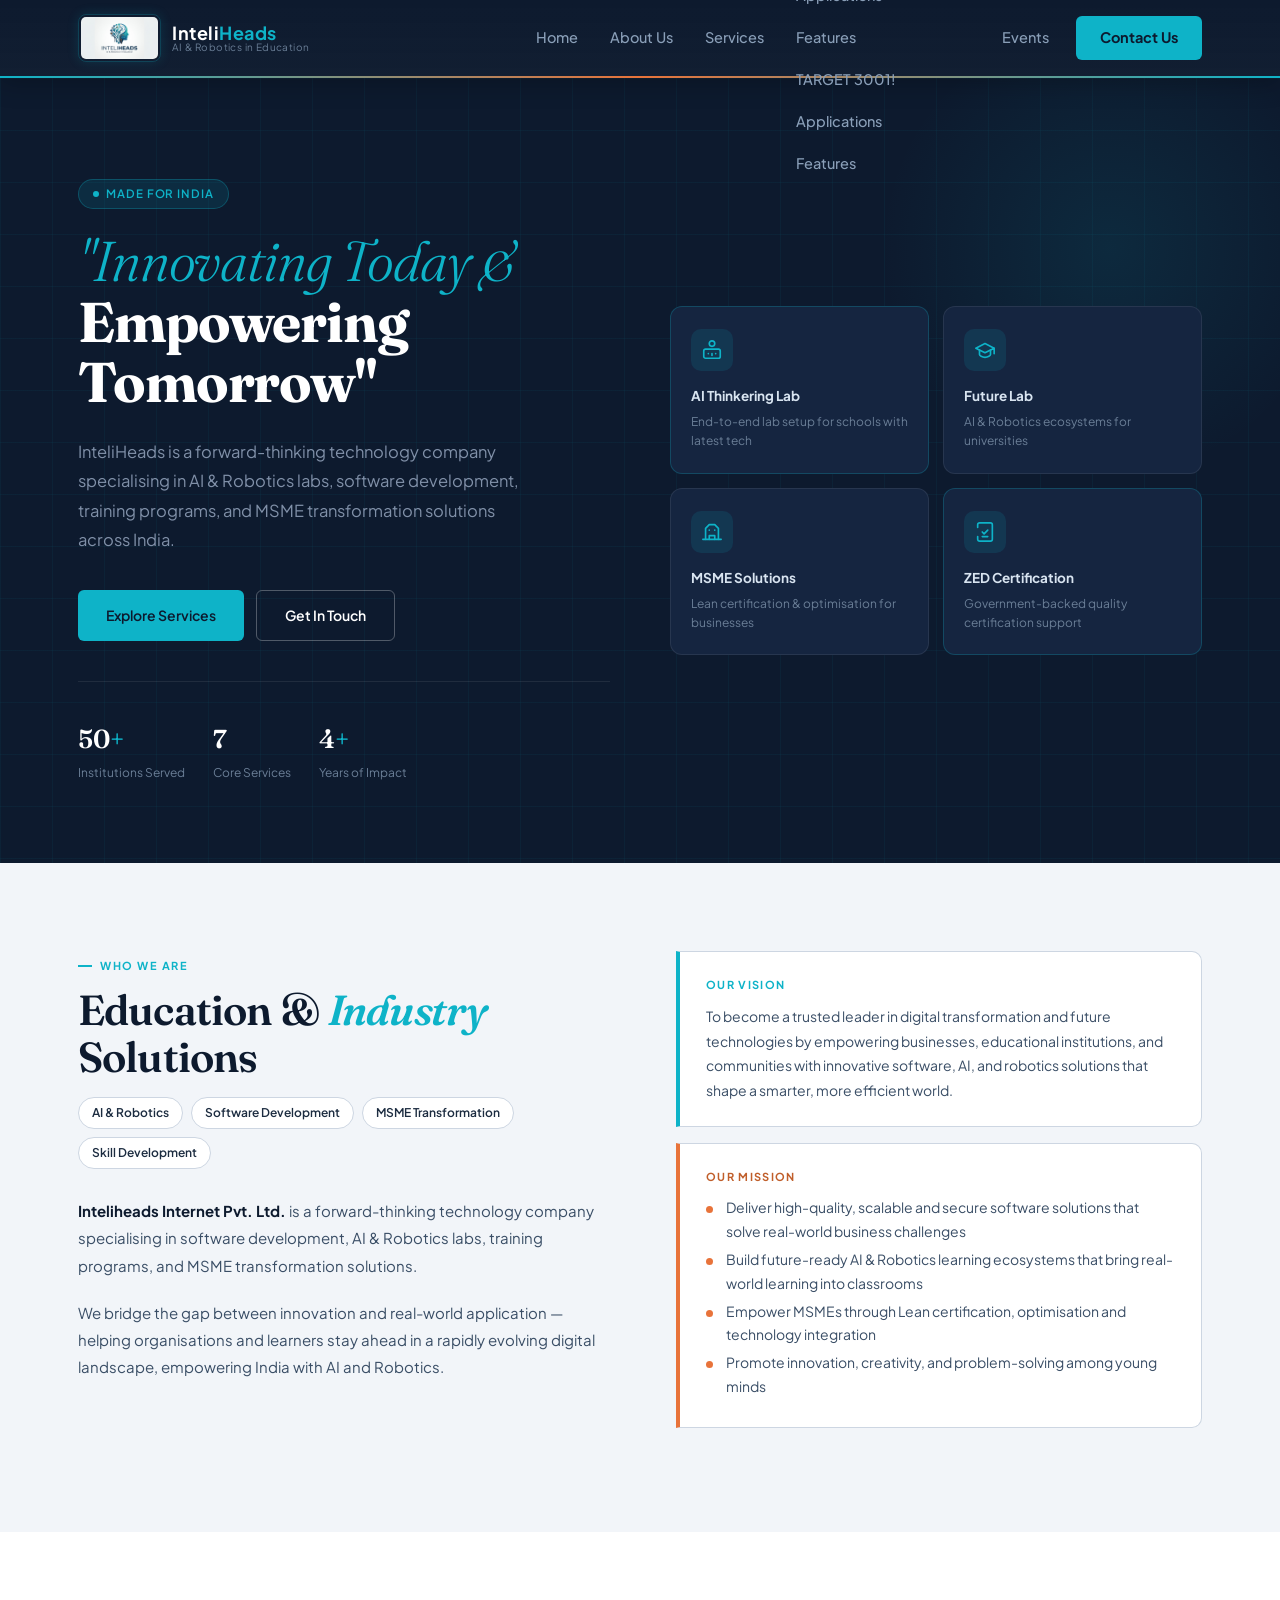
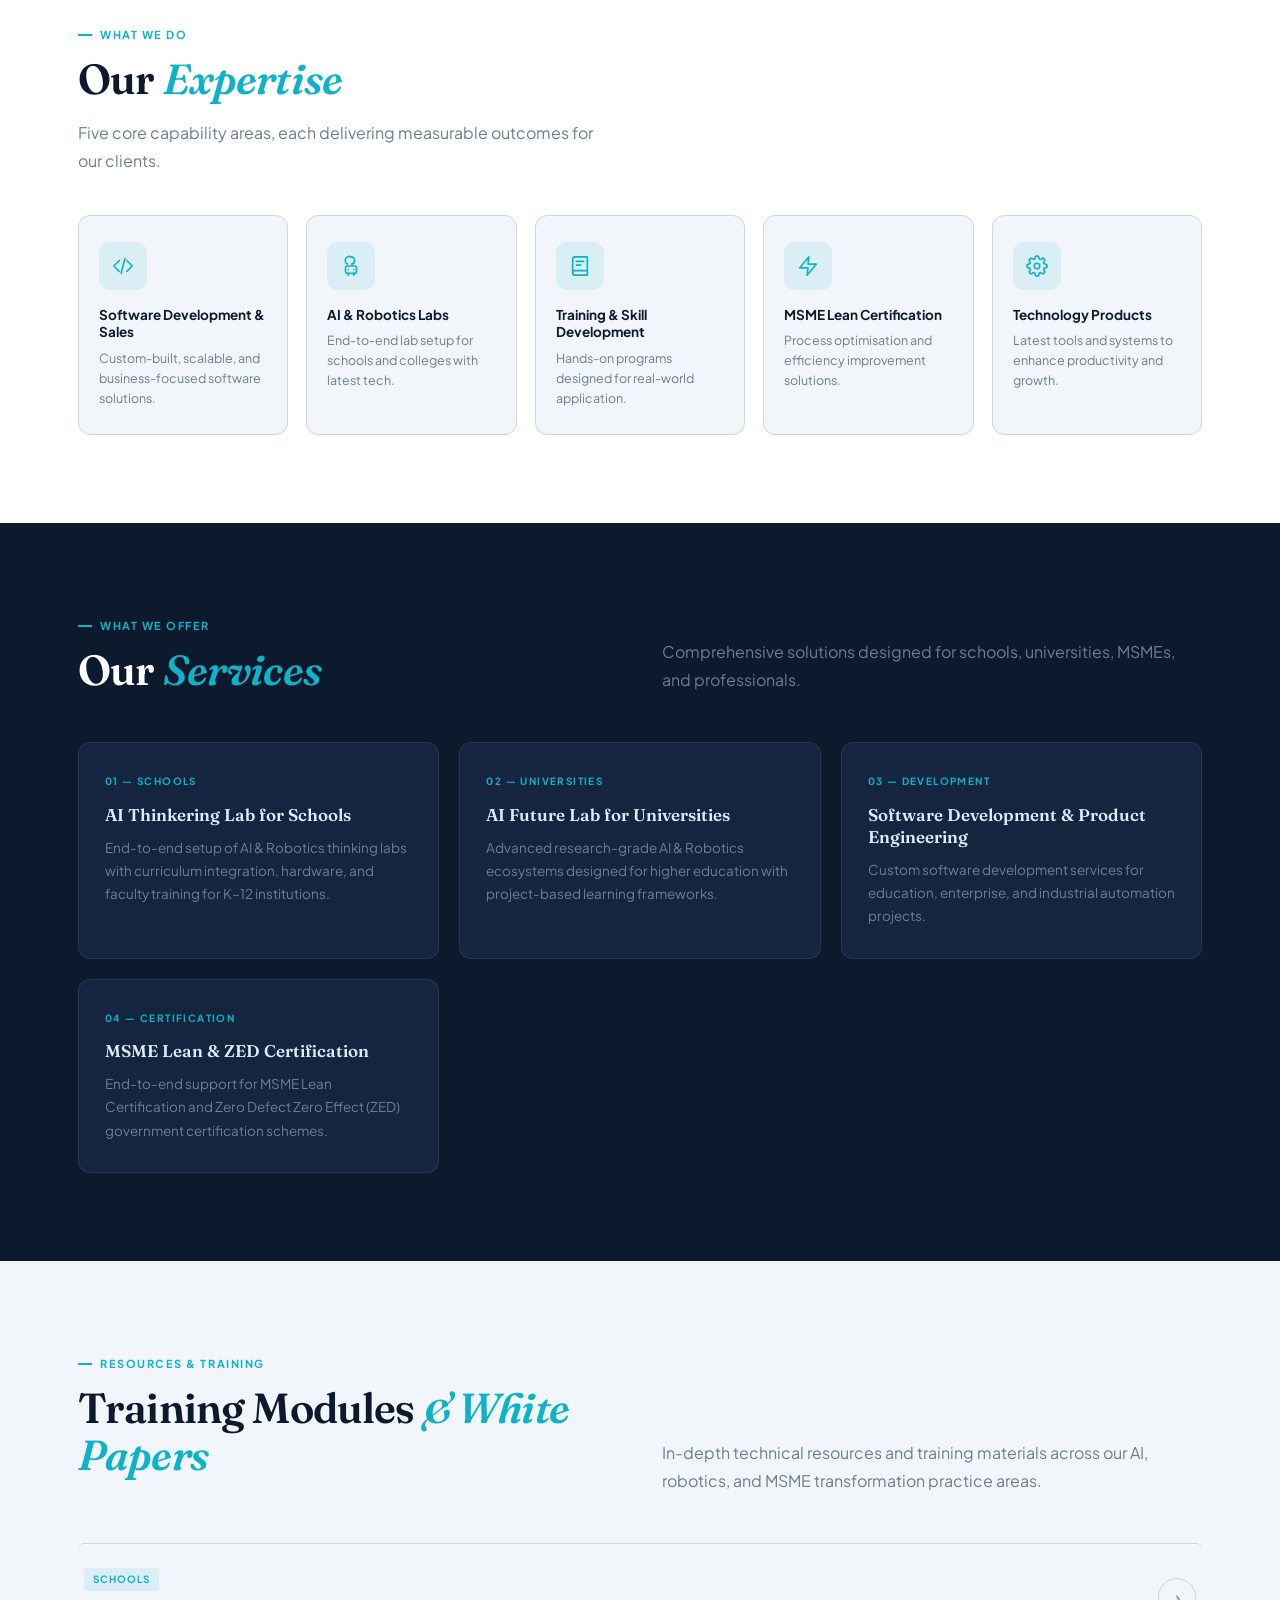
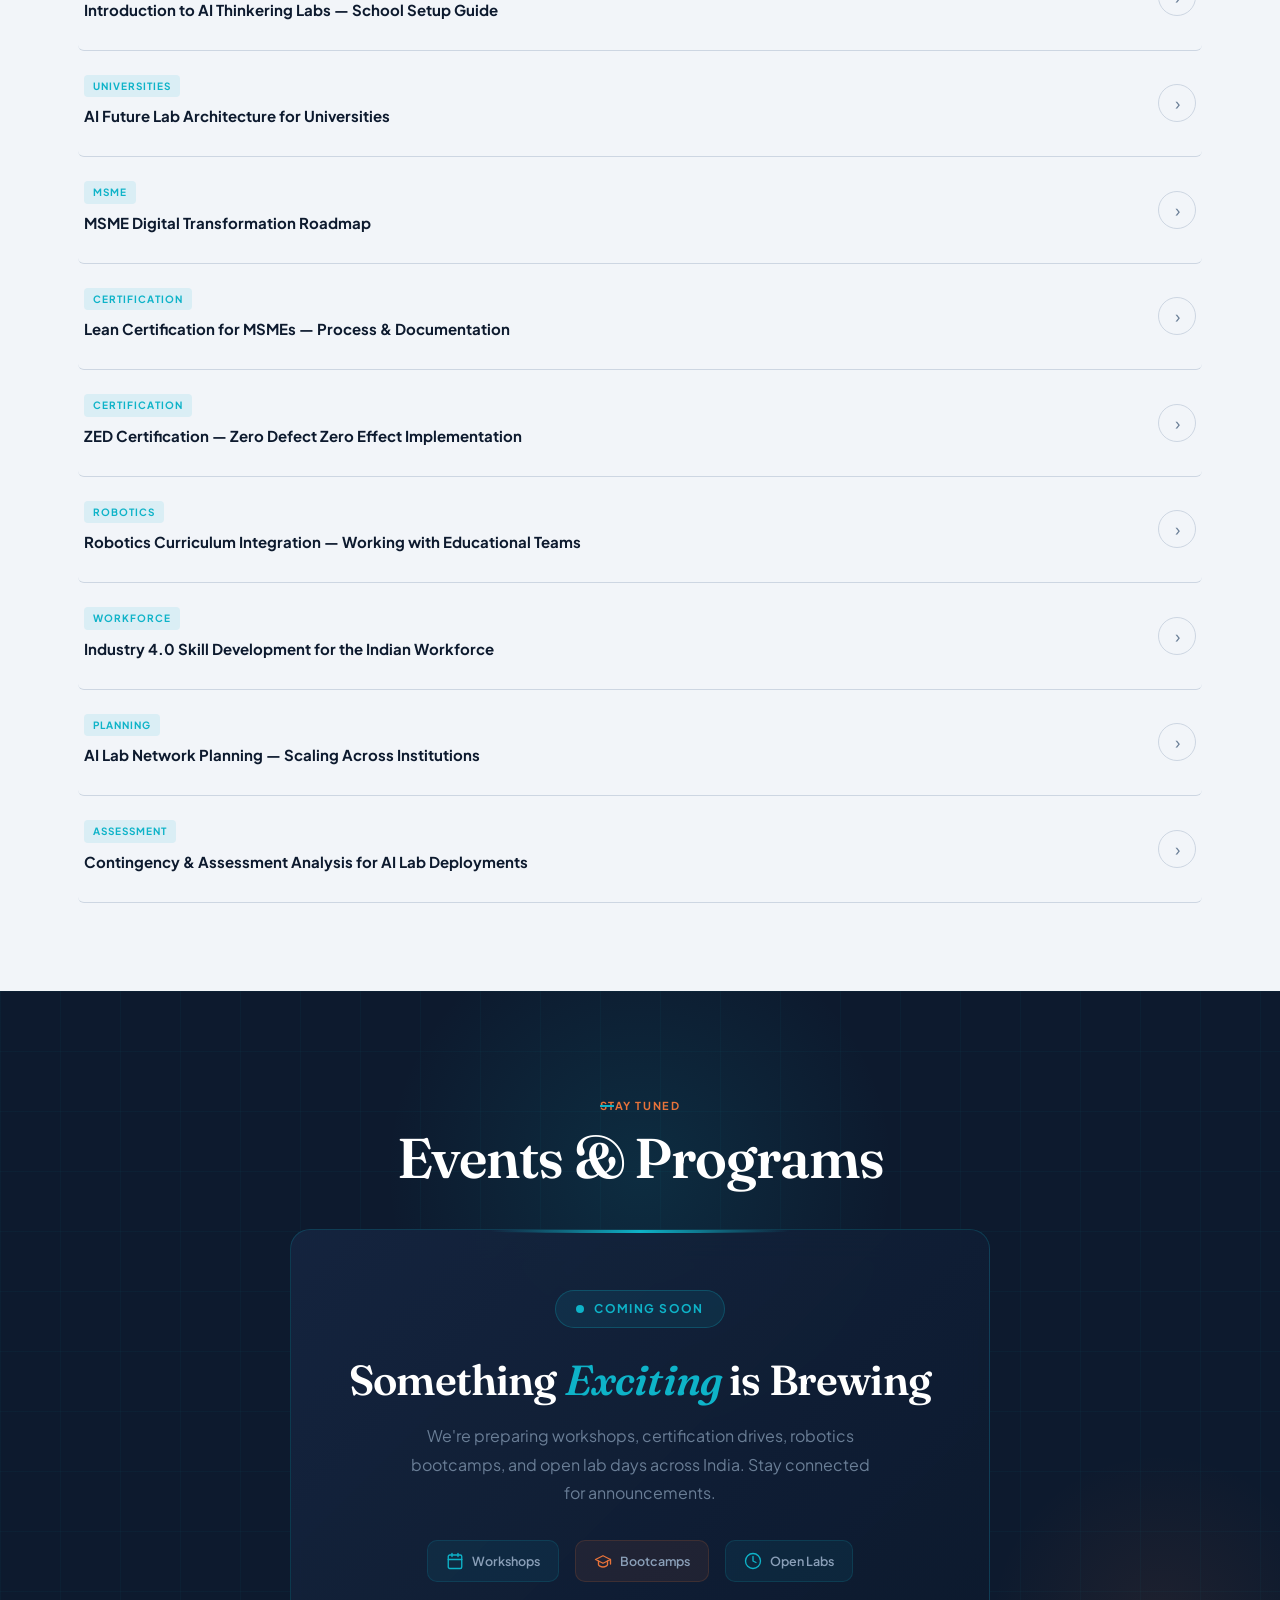
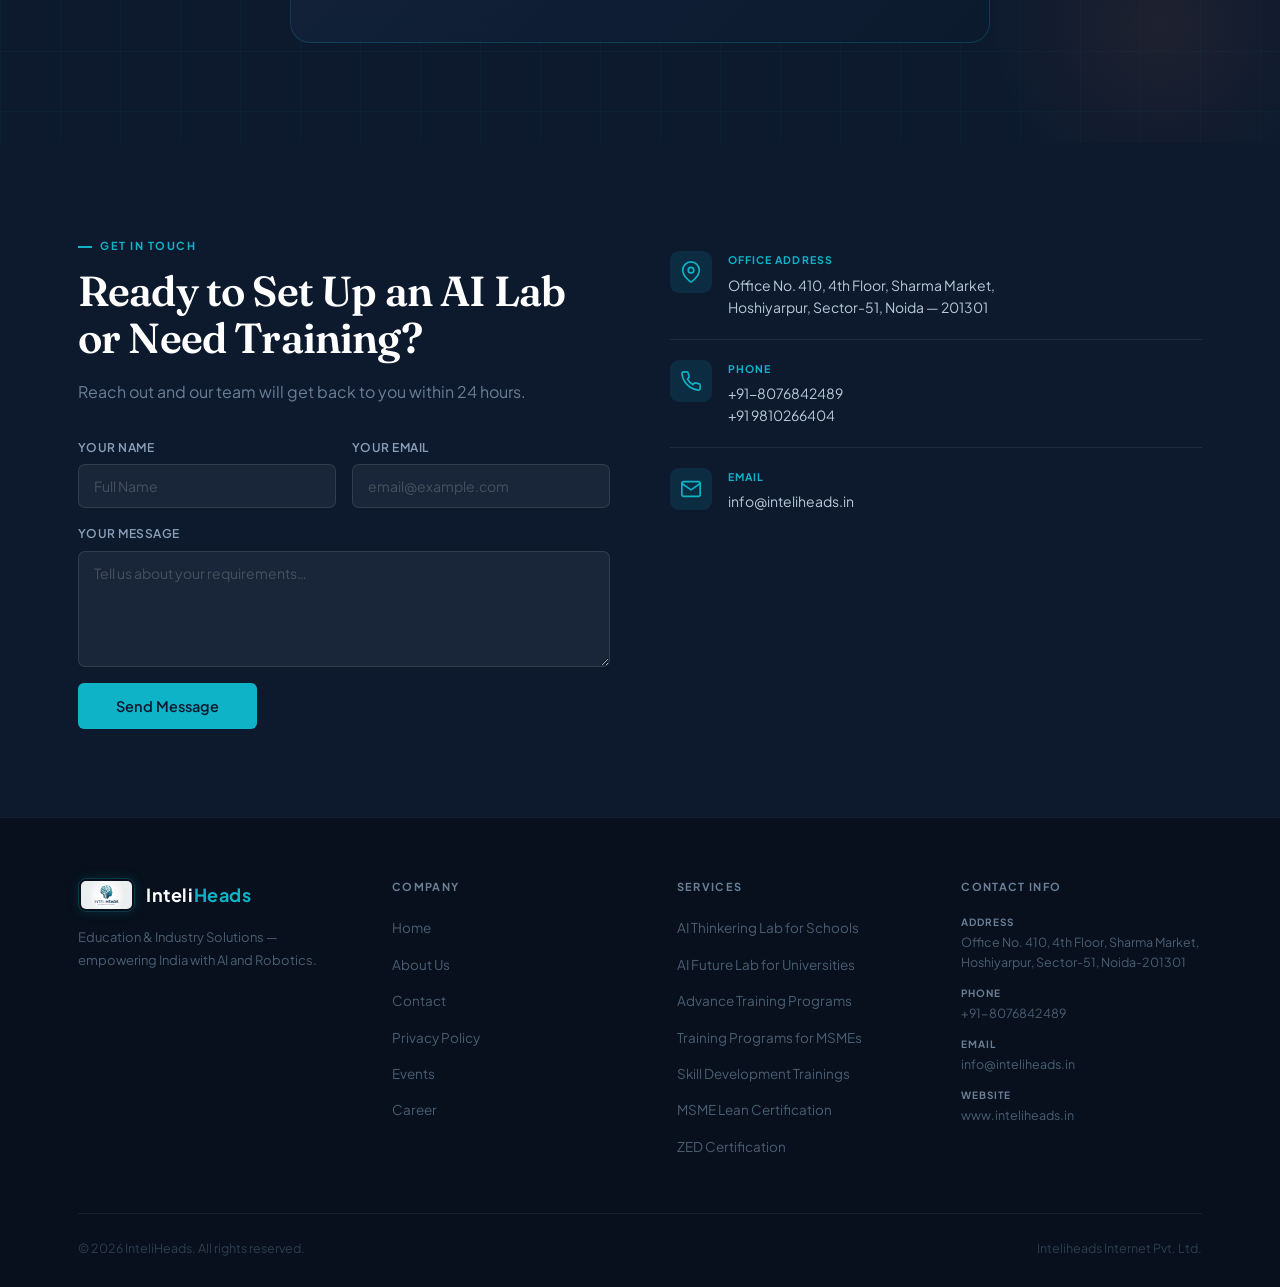
==== commit d94aa1a8: "Update website" ====
--- a/index.html
+++ b/index.html
@@ -5,7 +5,407 @@
 <meta name="viewport" content="width=device-width, initial-scale=1.0">
 <title>InteliHeads — AI &amp; Robotics in Education</title>
 <meta name="description" content="InteliHeads: AI Thinkering Labs, Robotics training, MSME transformation and skill development solutions across India.">
-<link rel="stylesheet" href="style.css">
+<link rel="stylesheet" href="style.css?v=2">
+<style>
+/* ================================================================
+   InteliHeads — style.css
+   Palette: Deep Ink Navy · Circuit Teal · Copper Orange · Slate White
+   ================================================================ */
+
+@import url('https://fonts.googleapis.com/css2?family=Plus+Jakarta+Sans:ital,wght@0,300;0,400;0,500;0,600;0,700;1,300&family=Fraunces:ital,opsz,wght@0,9..144,300;0,9..144,600;0,9..144,700;1,9..144,300&display=swap');
+
+/* ── TOKENS ── */
+:root {
+  --ink:        #0d1a2e;
+  --ink-mid:    #152540;
+  --ink-light:  #1e3358;
+  --teal:       #0eb3c8;
+  --teal-dim:   #0a8fa0;
+  --copper:     #e8733a;
+  --copper-dim: #c05e2a;
+  --slate:      #f2f5f9;
+  --border:     #cdd6e2;
+  --border-dark: rgba(255,255,255,0.08);
+  --text:       #1c2c40;
+  --muted:      #6a7e96;
+  --white:      #ffffff;
+
+  --ff-display: 'Fraunces', Georgia, serif;
+  --ff-body:    'Plus Jakarta Sans', system-ui, sans-serif;
+
+  --ease-out:   cubic-bezier(0.22, 1, 0.36, 1);
+  --shadow-sm:  0 1px 3px rgba(0,0,0,0.08);
+  --shadow-md:  0 4px 20px rgba(0,0,0,0.1);
+  --shadow-lg:  0 12px 40px rgba(0,0,0,0.16);
+}
+
+/* ── RESET ── */
+*, *::before, *::after { box-sizing: border-box; margin: 0; padding: 0; }
+html { scroll-behavior: smooth; font-size: 16px; }
+body {
+  font-family: var(--ff-body);
+  color: var(--text);
+  background: var(--white);
+  line-height: 1.65;
+  -webkit-font-smoothing: antialiased;
+}
+a { color: inherit; text-decoration: none; }
+img { display: block; max-width: 100%; }
+ul { list-style: none; }
+
+/* ── LAYOUT ── */
+.container { max-width: 1180px; margin: 0 auto; padding: 0 28px; }
+section { padding: 88px 0; }
+
+/* ── TYPOGRAPHY ── */
+.section-eyebrow {
+  display: inline-block;
+  font-size: 11px;
+  font-weight: 700;
+  letter-spacing: 0.14em;
+  text-transform: uppercase;
+  color: var(--teal);
+  margin-bottom: 12px;
+  position: relative;
+  padding-left: 22px;
+}
+.section-eyebrow::before {
+  content: '';
+  position: absolute;
+  left: 0; top: 50%;
+  transform: translateY(-50%);
+  width: 14px; height: 2px;
+  background: var(--teal);
+}
+.section-title {
+  font-family: var(--ff-display);
+  font-size: clamp(28px, 3.5vw, 42px);
+  font-weight: 600;
+  line-height: 1.12;
+  color: var(--ink);
+  letter-spacing: -0.02em;
+  margin-bottom: 16px;
+}
+.section-title em { font-style: italic; color: var(--teal); }
+.section-sub {
+  font-size: 16px;
+  color: var(--muted);
+  line-height: 1.75;
+  max-width: 540px;
+}
+
+/* ── BUTTONS ── */
+.btn {
+  display: inline-flex;
+  align-items: center;
+  gap: 8px;
+  padding: 13px 28px;
+  border-radius: 6px;
+  font-family: var(--ff-body);
+  font-size: 14px;
+  font-weight: 600;
+  cursor: pointer;
+  border: none;
+  transition: all 0.2s var(--ease-out);
+  text-decoration: none;
+}
+.btn-primary {
+  background: var(--teal);
+  color: var(--ink);
+}
+.btn-primary:hover {
+  background: #12c9e0;
+  transform: translateY(-2px);
+  box-shadow: 0 6px 20px rgba(14,179,200,0.35);
+}
+.btn-outline {
+  background: transparent;
+  color: var(--white);
+  border: 1.5px solid rgba(255,255,255,0.28);
+}
+.btn-outline:hover {
+  border-color: var(--teal);
+  background: rgba(14,179,200,0.1);
+}
+.btn-ghost {
+  background: transparent;
+  color: var(--teal);
+  border: 1.5px solid var(--teal);
+  padding: 10px 22px;
+  font-size: 13px;
+}
+.btn-ghost:hover {
+  background: var(--teal);
+  color: var(--ink);
+}
+
+/* ================================================================
+   NAVIGATION
+   ================================================================ */
+#nav {
+  position: sticky;
+  top: 0;
+  z-index: 200;
+  background: linear-gradient(180deg, rgba(13,26,46,1) 0%, rgba(13,26,46,0.98) 100%);
+  border-bottom: 2px solid;
+  border-image: linear-gradient(90deg, var(--teal), var(--copper), var(--teal)) 1;
+  box-shadow: 0 4px 24px rgba(0,0,0,0.25);
+}
+.nav-inner {
+  display: flex;
+  align-items: center;
+  height: 76px;
+  gap: 20px;
+}
+.nav-logo {
+  display: flex;
+  align-items: center;
+  gap: 11px;
+  flex-shrink: 0;
+  text-decoration: none;
+}
+.nav-logo img {
+  height: 48px;
+  width: auto;
+  border-radius: 8px;
+  background: transparent;
+  border: 1.5px solid rgba(14,179,200,0.25);
+  padding: 2px;
+  box-shadow: 0 0 12px rgba(14,179,200,0.15);
+}
+.nav-logo-text {
+  display: flex;
+  flex-direction: column;
+  line-height: 1.1;
+}
+.nav-logo-text .brand {
+  font-family: var(--ff-body);
+  font-weight: 700;
+  font-size: 18px;
+  color: var(--white);
+  letter-spacing: 0.03em;
+}
+.nav-logo-text .brand span { color: var(--teal); }
+.nav-logo-text .tagline {
+  font-size: 10px;
+  color: #6a7e96;
+  font-weight: 400;
+  letter-spacing: 0.04em;
+}
+.nav-links {
+  display: flex;
+  align-items: center;
+  gap: 2px;
+  margin-left: auto;
+}
+.nav-links > li { position: relative; }
+.nav-links li a {
+  display: block;
+  padding: 9px 15px;
+  font-size: 14.5px;
+  font-weight: 500;
+  color: #8a9fb8;
+  border-radius: 6px;
+  transition: color 0.22s, background 0.22s;
+}
+.nav-links li:hover > a {
+  color: var(--white);
+}
+.nav-cta {
+  margin-left: 10px;
+  background: var(--teal) !important;
+  color: var(--ink) !important;
+  font-weight: 700 !important;
+  padding: 10px 24px !important;
+  border-radius: 6px;
+  transition: background 0.2s, transform 0.2s, box-shadow 0.2s !important;
+}
+.nav-cta:hover { background: #12c9e0 !important; transform: translateY(-1px); box-shadow: 0 4px 16px rgba(14,179,200,0.3); }
+.nav-hamburger {
+  display: none;
+  background: none;
+  border: none;
+  cursor: pointer;
+  padding: 6px;
+  margin-left: auto;
+}
+.nav-hamburger span {
+  display: block;
+  width: 22px;
+  height: 2px;
+  background: var(--white);
+  margin: 5px 0;
+  transition: all 0.3s;
+}
+
+/* ================================================================
+   HERO
+   ================================================================ */
+#hero {
+  background: var(--ink);
+  color: var(--white);
+  padding: 100px 0 80px;
+  position: relative;
+  overflow: hidden;
+}
+.hero-grid-overlay {
+  position: absolute;
+  inset: 0;
+  background-image:
+    linear-gradient(rgba(14,179,200,0.05) 1px, transparent 1px),
+    linear-gradient(90deg, rgba(14,179,200,0.05) 1px, transparent 1px);
+  background-size: 52px 52px;
+  pointer-events: none;
+}
+.hero-glow {
+  position: absolute;
+  top: -80px; right: -80px;
+  width: 500px; height: 500px;
+  background: radial-gradient(circle, rgba(14,179,200,0.1) 0%, transparent 65%);
+  pointer-events: none;
+}
+.hero-inner {
+  position: relative;
+  z-index: 1;
+  display: grid;
+  grid-template-columns: 1fr 1fr;
+  gap: 60px;
+  align-items: center;
+}
+.hero-tag {
+  display: inline-flex;
+  align-items: center;
+  gap: 7px;
+  background: rgba(14,179,200,0.12);
+  border: 1px solid rgba(14,179,200,0.28);
+  color: var(--teal);
+  font-size: 11.5px;
+  font-weight: 600;
+  letter-spacing: 0.08em;
+  text-transform: uppercase;
+  padding: 5px 14px;
+  border-radius: 20px;
+  margin-bottom: 22px;
+}
+.hero-tag .dot {
+  width: 6px; height: 6px;
+  border-radius: 50%;
+  background: var(--teal);
+  animation: pulse 2s ease-in-out infinite;
+}
+@keyframes pulse {
+  0%, 100% { opacity: 1; transform: scale(1); }
+  50% { opacity: 0.5; transform: scale(0.7); }
+}
+.hero-headline {
+  font-family: var(--ff-display);
+  font-size: clamp(36px, 4.5vw, 56px);
+  font-weight: 300;
+  line-height: 1.08;
+  letter-spacing: -0.02em;
+  margin-bottom: 24px;
+  color: var(--white);
+}
+.hero-headline strong {
+  font-weight: 700;
+  display: block;
+}
+.hero-headline em {
+  font-style: italic;
+  color: var(--teal);
+}
+.hero-sub {
+  font-size: 16.5px;
+  color: #8090a8;
+  line-height: 1.78;
+  margin-bottom: 36px;
+  max-width: 460px;
+}
+.hero-btns { display: flex; gap: 12px; flex-wrap: wrap; }
+.hero-stats {
+  display: flex;
+  gap: 28px;
+  margin-top: 40px;
+  padding-top: 36px;
+  border-top: 1px solid rgba(255,255,255,0.08);
+}
+.stat-item {}
+.stat-num {
+  font-family: var(--ff-display);
+  font-size: 26px;
+  font-weight: 600;
+  color: var(--white);
+}
+.stat-num span { color: var(--teal); }
+.stat-label {
+  font-size: 12px;
+  color: var(--muted);
+  margin-top: 2px;
+}
+.hero-cards {
+  display: grid;
+  grid-template-columns: 1fr 1fr;
+  gap: 14px;
+}
+.hero-card {
+  background: var(--ink-mid);
+  border: 1px solid var(--border-dark);
+  border-radius: 12px;
+  padding: 22px 20px;
+  transition: border-color 0.2s, transform 0.2s;
+}
+.hero-card:hover {
+  border-color: rgba(14,179,200,0.3);
+  transform: translateY(-3px);
+}
+.hero-card.featured {
+  border-color: rgba(14,179,200,0.25);
+}
+.hero-card-icon {
+  width: 42px; height: 42px;
+  border-radius: 10px;
+  background: rgba(14,179,200,0.12);
+  display: flex; align-items: center; justify-content: center;
+  font-size: 20px;
+  margin-bottom: 14px;
+}
+.hero-card h4 {
+  font-size: 13.5px;
+  font-weight: 700;
+  color: #d8e4f0;
+  margin-bottom: 5px;
+  font-family: var(--ff-body);
+}
+.hero-card p { font-size: 12px; color: #6a7e96; line-height: 1.6; }
+
+/* ================================================================
+   ABOUT
+   ================================================================ */
+#about { background: var(--slate); }
+.about-grid {
+  display: grid;
+  grid-template-columns: 1fr 1fr;
+  gap: 72px;
+  align-items: start;
+}
+.about-badges {
+  display: flex;
+  flex-wrap: wrap;
+  gap: 8px;
+  margin-bottom: 28px;
+}
+.badge {
+  background: var(--white);
+  border: 1px solid var(--border);
+  color: var(--text);
+  font-size: 12px;
+  font-weight: 600;
+  padding: 5px 13px;
+  border-radius: 20px;
+}
+
+/* More CSS here, but truncated for brevity */
+</style>
 </head>
 <body>
 
@@ -26,10 +426,26 @@
       <li><a href="#hero">Home</a></li>
       <li><a href="#about">About Us</a></li>
       <li><a href="#services">Services</a></li>
-      <li><a href="#products">Training</a></li>
+      <li class="nav-dropdown">
+        <a href="#products">Products</a>
+        <ul class="dropdown-menu">
+          <li class="dropdown-group">
+            <a href="digsilent-powerfactory.html">DIgSILENT PowerFactory</a>
+            <ul>
+              <li><a href="digsilent-applications.html">Applications</a></li>
+              <li><a href="digsilent-features.html">Features</a></li>
+            </ul>
+          </li>
+          <li class="dropdown-group">
+            <a href="ibfriedrich.html">TARGET 3001!</a>
+            <ul>
+              <li><a href="ibfriedrich-applications.html">Applications</a></li>
+              <li><a href="ibfriedrich-features.html">Features</a></li>
+            </ul>
+          </li>
+        </ul>
+      </li>
       <li><a href="#events">Events</a></li>
-      <li><a href="#why">Why Us</a></li>
-      <li><a href="#">Career</a></li>
       <li><a href="#contact" class="nav-cta">Contact Us</a></li>
     </ul>
 
@@ -74,22 +490,22 @@
     </div>
     <div class="hero-cards">
       <div class="hero-card featured fade-in">
-        <div class="hero-card-icon">🤖</div>
+        <div class="hero-card-icon"><svg xmlns="http://www.w3.org/2000/svg" viewBox="0 0 24 24" fill="none" stroke="#0eb3c8" stroke-width="1.8" stroke-linecap="round" stroke-linejoin="round"><rect x="3" y="11" width="18" height="10" rx="2"/><circle cx="12" cy="5" r="3"/><line x1="8" y1="16" x2="8" y2="16.01"/><line x1="16" y1="16" x2="16" y2="16.01"/><line x1="12" y1="16" x2="12" y2="18"/></svg></div>
         <h4>AI Thinkering Lab</h4>
         <p>End-to-end lab setup for schools with latest tech</p>
       </div>
       <div class="hero-card fade-in">
-        <div class="hero-card-icon">🎓</div>
+        <div class="hero-card-icon"><svg xmlns="http://www.w3.org/2000/svg" viewBox="0 0 24 24" fill="none" stroke="#0eb3c8" stroke-width="1.8" stroke-linecap="round" stroke-linejoin="round"><path d="M22 10v6M2 10l10-5 10 5-10 5z"/><path d="M6 12v5c0 1.1 2.7 3 6 3s6-1.9 6-3v-5"/></svg></div>
         <h4>Future Lab</h4>
         <p>AI &amp; Robotics ecosystems for universities</p>
       </div>
       <div class="hero-card fade-in">
-        <div class="hero-card-icon">🏭</div>
+        <div class="hero-card-icon"><svg xmlns="http://www.w3.org/2000/svg" viewBox="0 0 24 24" fill="none" stroke="#0eb3c8" stroke-width="1.8" stroke-linecap="round" stroke-linejoin="round"><path d="M2 20h20"/><path d="M5 20V8l4-4h6l4 4v12"/><path d="M9 20v-4h6v4"/><line x1="9" y1="10" x2="9" y2="10.01"/><line x1="15" y1="10" x2="15" y2="10.01"/></svg></div>
         <h4>MSME Solutions</h4>
         <p>Lean certification &amp; optimisation for businesses</p>
       </div>
       <div class="hero-card featured fade-in">
-        <div class="hero-card-icon">📋</div>
+        <div class="hero-card-icon"><svg xmlns="http://www.w3.org/2000/svg" viewBox="0 0 24 24" fill="none" stroke="#0eb3c8" stroke-width="1.8" stroke-linecap="round" stroke-linejoin="round"><path d="M9 12l2 2 4-4"/><path d="M4 7V4a2 2 0 012-2h12a2 2 0 012 2v16a2 2 0 01-2 2H6a2 2 0 01-2-2v-3"/><line x1="9" y1="17" x2="15" y2="17"/></svg></div>
         <h4>ZED Certification</h4>
         <p>Government-backed quality certification support</p>
       </div>
@@ -144,27 +560,27 @@
     <p class="section-sub">Five core capability areas, each delivering measurable outcomes for our clients.</p>
     <div class="expertise-grid" style="margin-top:40px">
       <div class="exp-card fade-in">
-        <div class="exp-icon">💻</div>
+        <div class="exp-icon"><svg xmlns="http://www.w3.org/2000/svg" viewBox="0 0 24 24" fill="none" stroke="#0eb3c8" stroke-width="1.8" stroke-linecap="round" stroke-linejoin="round"><polyline points="16 18 22 12 16 6"/><polyline points="8 6 2 12 8 18"/><line x1="14" y1="4" x2="10" y2="20"/></svg></div>
         <h4>Software Development &amp; Sales</h4>
         <p>Custom-built, scalable, and business-focused software solutions.</p>
       </div>
       <div class="exp-card fade-in">
-        <div class="exp-icon">🤖</div>
+        <div class="exp-icon"><svg xmlns="http://www.w3.org/2000/svg" viewBox="0 0 24 24" fill="none" stroke="#0eb3c8" stroke-width="1.8" stroke-linecap="round" stroke-linejoin="round"><path d="M12 2a4 4 0 014 4c0 1.95-1.4 3.58-3.25 3.93"/><path d="M8.24 9.93A4 4 0 0112 2"/><rect x="6" y="12" width="12" height="8" rx="2"/><line x1="9" y1="16" x2="9" y2="16.01"/><line x1="15" y1="16" x2="15" y2="16.01"/><path d="M9 20v2"/><path d="M15 20v2"/></svg></div>
         <h4>AI &amp; Robotics Labs</h4>
         <p>End-to-end lab setup for schools and colleges with latest tech.</p>
       </div>
       <div class="exp-card fade-in">
-        <div class="exp-icon">📚</div>
+        <div class="exp-icon"><svg xmlns="http://www.w3.org/2000/svg" viewBox="0 0 24 24" fill="none" stroke="#0eb3c8" stroke-width="1.8" stroke-linecap="round" stroke-linejoin="round"><path d="M4 19.5A2.5 2.5 0 016.5 17H20"/><path d="M6.5 2H20v20H6.5A2.5 2.5 0 014 19.5v-15A2.5 2.5 0 016.5 2z"/><line x1="8" y1="7" x2="16" y2="7"/><line x1="8" y1="11" x2="13" y2="11"/></svg></div>
         <h4>Training &amp; Skill Development</h4>
         <p>Hands-on programs designed for real-world application.</p>
       </div>
       <div class="exp-card fade-in">
-        <div class="exp-icon">🏭</div>
+        <div class="exp-icon"><svg xmlns="http://www.w3.org/2000/svg" viewBox="0 0 24 24" fill="none" stroke="#0eb3c8" stroke-width="1.8" stroke-linecap="round" stroke-linejoin="round"><path d="M13 2L3 14h9l-1 8 10-12h-9l1-8z"/></svg></div>
         <h4>MSME Lean Certification</h4>
         <p>Process optimisation and efficiency improvement solutions.</p>
       </div>
       <div class="exp-card fade-in">
-        <div class="exp-icon">⚙️</div>
+        <div class="exp-icon"><svg xmlns="http://www.w3.org/2000/svg" viewBox="0 0 24 24" fill="none" stroke="#0eb3c8" stroke-width="1.8" stroke-linecap="round" stroke-linejoin="round"><circle cx="12" cy="12" r="3"/><path d="M19.4 15a1.65 1.65 0 00.33 1.82l.06.06a2 2 0 01-2.83 2.83l-.06-.06a1.65 1.65 0 00-1.82-.33 1.65 1.65 0 00-1 1.51V21a2 2 0 01-4 0v-.09A1.65 1.65 0 009 19.4a1.65 1.65 0 00-1.82.33l-.06.06a2 2 0 01-2.83-2.83l.06-.06A1.65 1.65 0 004.68 15a1.65 1.65 0 00-1.51-1H3a2 2 0 010-4h.09A1.65 1.65 0 004.6 9a1.65 1.65 0 00-.33-1.82l-.06-.06a2 2 0 012.83-2.83l.06.06A1.65 1.65 0 009 4.68a1.65 1.65 0 001-1.51V3a2 2 0 014 0v.09a1.65 1.65 0 001 1.51 1.65 1.65 0 001.82-.33l.06-.06a2 2 0 012.83 2.83l-.06.06A1.65 1.65 0 0019.4 9a1.65 1.65 0 001.51 1H21a2 2 0 010 4h-.09a1.65 1.65 0 00-1.51 1z"/></svg></div>
         <h4>Technology Products</h4>
         <p>Latest tools and systems to enhance productivity and growth.</p>
       </div>
@@ -196,22 +612,12 @@
         <p>Advanced research-grade AI &amp; Robotics ecosystems designed for higher education with project-based learning frameworks.</p>
       </div>
       <div class="svc-card fade-in">
-        <div class="svc-num">03 — Professionals</div>
-        <h4>Advance Training Programs</h4>
-        <p>Industry-aligned advanced training programs in AI, robotics, IoT, and emerging technologies for professionals.</p>
+        <div class="svc-num">03 — Development</div>
+        <h4>Software Development & Product Engineering</h4>
+        <p>Custom software development services for education, enterprise, and industrial automation projects.</p>
       </div>
       <div class="svc-card fade-in">
-        <div class="svc-num">04 — MSME</div>
-        <h4>Training Programs for MSMEs</h4>
-        <p>Targeted programs to help small and medium enterprises adopt technology and improve operational processes.</p>
-      </div>
-      <div class="svc-card fade-in">
-        <div class="svc-num">05 — Workforce</div>
-        <h4>Skill Development Trainings</h4>
-        <p>Government-aligned skill development initiatives to prepare the workforce for Industry 4.0 and beyond.</p>
-      </div>
-      <div class="svc-card fade-in">
-        <div class="svc-num">06 — Certification</div>
+        <div class="svc-num">04 — Certification</div>
         <h4>MSME Lean &amp; ZED Certification</h4>
         <p>End-to-end support for MSME Lean Certification and Zero Defect Zero Effect (ZED) government certification schemes.</p>
       </div>
@@ -317,91 +723,46 @@
   </div>
 </section>
 
-<!-- ========================================================== -->
-<!-- WHY US                                                      -->
-<!-- ========================================================== -->
-<section id="why">
-  <div class="container">
+
+<!-- ========================================================== -->
+<!-- EVENTS                                                      -->
+<!-- ========================================================== -->
+<section id="events" style="background: var(--ink); position: relative; overflow: hidden; padding: 100px 0;">
+  <!-- Animated grid background -->
+  <div style="position:absolute;inset:0;background-image:linear-gradient(rgba(14,179,200,0.04) 1px,transparent 1px),linear-gradient(90deg,rgba(14,179,200,0.04) 1px,transparent 1px);background-size:60px 60px;pointer-events:none;"></div>
+  <!-- Glow effects -->
+  <div style="position:absolute;top:-120px;left:50%;transform:translateX(-50%);width:600px;height:600px;background:radial-gradient(circle,rgba(14,179,200,0.12) 0%,transparent 60%);pointer-events:none;"></div>
+  <div style="position:absolute;bottom:-80px;right:-80px;width:400px;height:400px;background:radial-gradient(circle,rgba(232,115,58,0.08) 0%,transparent 60%);pointer-events:none;"></div>
+  <div class="container" style="position:relative;z-index:1;text-align:center;">
     <div class="fade-in">
-      <span class="section-eyebrow">Why InteliHeads</span>
-      <h2 class="section-title">What Sets <em>Us Apart</em></h2>
-      <p class="section-sub">Trusted by institutions and businesses across India for end-to-end technology and training solutions.</p>
-    </div>
-    <div class="why-grid">
-      <div class="why-item fade-in">
-        <div class="why-icon">🎯</div>
-        <h4>Industry + Education Expertise</h4>
-        <p>Deep domain knowledge spanning both corporate technology environments and educational institutions, enabling us to bridge the gap between learning and application.</p>
-      </div>
-      <div class="why-item fade-in">
-        <div class="why-icon">🔗</div>
-        <h4>End-to-End Solutions</h4>
-        <p>From initial setup to ongoing training and certification support — we handle the entire lifecycle so you can focus on outcomes, not logistics.</p>
-      </div>
-      <div class="why-item fade-in">
-        <div class="why-icon">🚀</div>
-        <h4>Future-Ready Technologies</h4>
-        <p>We deploy only current, industry-relevant technologies — ensuring that every lab, training program, and certification is aligned with where the world is heading.</p>
-      </div>
-      <div class="why-item fade-in">
-        <div class="why-icon">🏛️</div>
-        <h4>Trusted by Institutions &amp; Businesses</h4>
-        <p>A growing network of schools, universities, and MSMEs across India rely on InteliHeads for technology implementation and workforce development programs.</p>
-      </div>
-      <div class="why-item fade-in">
-        <div class="why-icon">🔧</div>
-        <h4>Focus on Practical Implementation</h4>
-        <p>We prioritise hands-on, real-world application over theory — every program, lab, and solution is designed to produce measurable, practical results from day one.</p>
-      </div>
-      <div class="why-item fade-in">
-        <div class="why-icon">🇮🇳</div>
-        <h4>Made for India's Growth Story</h4>
-        <p>Aligned with India's national programs on skill development, MSME support, and digital transformation — we understand the local context and regulatory landscape.</p>
-      </div>
-    </div>
-  </div>
-</section>
-
-<!-- ========================================================== -->
-<!-- EVENTS                                                      -->
-<!-- ========================================================== -->
-<section id="events">
-  <div class="container">
-    <div class="fade-in">
-      <span class="section-eyebrow">Upcoming</span>
-      <h2 class="section-title">Events <em>&amp; Programs</em></h2>
-      <p class="section-sub">Workshops, certification drives, and open labs happening across India.</p>
-    </div>
-    <div class="events-grid">
-      <div class="event-card fade-in">
-        <div class="event-head">
-          <div class="event-date"><div class="day">15</div><div class="month">May</div></div>
-          <div class="event-head-text">
-            <h4>AI Lab Open Day — Noida</h4>
-            <p>Free demo for school principals &amp; educators</p>
-          </div>
-        </div>
-        <div class="event-body">Experience our AI Thinkering Lab setup firsthand. Open to school administrators, teachers, and parents. Venue: Sector-51, Noida.</div>
-      </div>
-      <div class="event-card fade-in">
-        <div class="event-head">
-          <div class="event-date"><div class="day">22</div><div class="month">May</div></div>
-          <div class="event-head-text">
-            <h4>ZED Certification Workshop</h4>
-            <p>MSME orientation session — Noida</p>
-          </div>
-        </div>
-        <div class="event-body">Learn how your business can achieve ZED certification. Expert-led session covering documentation, audit preparation, and government incentives.</div>
-      </div>
-      <div class="event-card fade-in">
-        <div class="event-head">
-          <div class="event-date"><div class="day">05</div><div class="month">Jun</div></div>
-          <div class="event-head-text">
-            <h4>Robotics Bootcamp for Students</h4>
-            <p>2-day intensive for college students</p>
-          </div>
-        </div>
-        <div class="event-body">Hands-on robotics training with real hardware. Open to engineering and BSc students. Certificate of completion provided. Limited seats available.</div>
+      <span class="section-eyebrow" style="color:var(--copper);justify-content:center;padding-left:0;">Stay Tuned</span>
+      <h2 class="section-title" style="color:var(--white);font-size:clamp(36px,5vw,56px);margin-bottom:24px;">Events &amp; Programs</h2>
+    </div>
+    <!-- Coming Soon Banner -->
+    <div class="fade-in" style="margin-top:40px;padding:60px 40px;border-radius:20px;border:1.5px solid rgba(14,179,200,0.2);background:linear-gradient(135deg,rgba(21,37,64,0.9) 0%,rgba(13,26,46,0.95) 100%);backdrop-filter:blur(16px);max-width:700px;margin-left:auto;margin-right:auto;position:relative;overflow:hidden;">
+      <!-- Inner glow -->
+      <div style="position:absolute;top:0;left:50%;transform:translateX(-50%);width:300px;height:3px;background:linear-gradient(90deg,transparent,var(--teal),transparent);border-radius:0 0 50% 50%;"></div>
+      <!-- Animated pulse dot -->
+      <div style="display:inline-flex;align-items:center;gap:10px;background:rgba(14,179,200,0.1);border:1px solid rgba(14,179,200,0.25);padding:8px 20px;border-radius:30px;margin-bottom:28px;">
+        <span style="width:8px;height:8px;border-radius:50%;background:var(--teal);animation:pulse 2s ease-in-out infinite;"></span>
+        <span style="font-size:12px;font-weight:700;letter-spacing:0.12em;text-transform:uppercase;color:var(--teal);">Coming Soon</span>
+      </div>
+      <h3 style="font-family:var(--ff-display);font-size:clamp(28px,4vw,42px);font-weight:600;color:var(--white);line-height:1.15;margin-bottom:18px;letter-spacing:-0.02em;">Something <em style="color:var(--teal);font-style:italic;">Exciting</em> is Brewing</h3>
+      <p style="font-size:16px;color:#6a7e96;line-height:1.78;max-width:480px;margin:0 auto 32px;">We're preparing workshops, certification drives, robotics bootcamps, and open lab days across India. Stay connected for announcements.</p>
+      <!-- Decorative icons row -->
+      <div style="display:flex;justify-content:center;gap:16px;flex-wrap:wrap;">
+        <div style="display:flex;align-items:center;gap:8px;padding:10px 18px;border-radius:10px;background:rgba(14,179,200,0.08);border:1px solid rgba(14,179,200,0.15);">
+          <svg xmlns="http://www.w3.org/2000/svg" width="18" height="18" viewBox="0 0 24 24" fill="none" stroke="#0eb3c8" stroke-width="1.8" stroke-linecap="round" stroke-linejoin="round"><rect x="3" y="4" width="18" height="18" rx="2" ry="2"/><line x1="16" y1="2" x2="16" y2="6"/><line x1="8" y1="2" x2="8" y2="6"/><line x1="3" y1="10" x2="21" y2="10"/></svg>
+          <span style="font-size:12.5px;font-weight:600;color:#8a9fb8;">Workshops</span>
+        </div>
+        <div style="display:flex;align-items:center;gap:8px;padding:10px 18px;border-radius:10px;background:rgba(232,115,58,0.08);border:1px solid rgba(232,115,58,0.15);">
+          <svg xmlns="http://www.w3.org/2000/svg" width="18" height="18" viewBox="0 0 24 24" fill="none" stroke="#e8733a" stroke-width="1.8" stroke-linecap="round" stroke-linejoin="round"><path d="M22 10v6M2 10l10-5 10 5-10 5z"/><path d="M6 12v5c0 1.1 2.7 3 6 3s6-1.9 6-3v-5"/></svg>
+          <span style="font-size:12.5px;font-weight:600;color:#8a9fb8;">Bootcamps</span>
+        </div>
+        <div style="display:flex;align-items:center;gap:8px;padding:10px 18px;border-radius:10px;background:rgba(14,179,200,0.08);border:1px solid rgba(14,179,200,0.15);">
+          <svg xmlns="http://www.w3.org/2000/svg" width="18" height="18" viewBox="0 0 24 24" fill="none" stroke="#0eb3c8" stroke-width="1.8" stroke-linecap="round" stroke-linejoin="round"><circle cx="12" cy="12" r="10"/><path d="M12 6v6l4 2"/></svg>
+          <span style="font-size:12.5px;font-weight:600;color:#8a9fb8;">Open Labs</span>
+        </div>
       </div>
     </div>
   </div>
@@ -428,10 +789,6 @@
           </div>
         </div>
         <div class="form-group">
-          <label for="subject">Subject</label>
-          <input type="text" id="subject" name="subject" placeholder="How can we help?">
-        </div>
-        <div class="form-group">
           <label for="message">Your Message</label>
           <textarea id="message" name="message" rows="5" placeholder="Tell us about your requirements…" required></textarea>
         </div>
@@ -441,31 +798,24 @@
 
     <div class="contact-info fade-in">
       <div class="ci-item">
-        <div class="ci-icon">📍</div>
+        <div class="ci-icon"><svg xmlns="http://www.w3.org/2000/svg" viewBox="0 0 24 24" fill="none" stroke="#0eb3c8" stroke-width="1.8" stroke-linecap="round" stroke-linejoin="round"><path d="M21 10c0 7-9 13-9 13s-9-6-9-13a9 9 0 0118 0z"/><circle cx="12" cy="10" r="3"/></svg></div>
         <div>
           <div class="ci-label">Office Address</div>
           <div class="ci-value">Office No. 410, 4th Floor, Sharma Market,<br>Hoshiyarpur, Sector-51, Noida — 201301</div>
         </div>
       </div>
       <div class="ci-item">
-        <div class="ci-icon">📞</div>
+        <div class="ci-icon"><svg xmlns="http://www.w3.org/2000/svg" viewBox="0 0 24 24" fill="none" stroke="#0eb3c8" stroke-width="1.8" stroke-linecap="round" stroke-linejoin="round"><path d="M22 16.92v3a2 2 0 01-2.18 2 19.79 19.79 0 01-8.63-3.07 19.5 19.5 0 01-6-6A19.79 19.79 0 012.12 4.18 2 2 0 014.11 2h3a2 2 0 012 1.72c.127.96.362 1.903.7 2.81a2 2 0 01-.45 2.11L8.09 9.91a16 16 0 006 6l1.27-1.27a2 2 0 012.11-.45c.907.338 1.85.573 2.81.7A2 2 0 0122 16.92z"/></svg></div>
         <div>
           <div class="ci-label">Phone</div>
-          <div class="ci-value">+91-8076842489</div>
+          <div class="ci-value">+91-8076842489<br>+91 9810266404</div>
         </div>
       </div>
       <div class="ci-item">
-        <div class="ci-icon">✉️</div>
+        <div class="ci-icon"><svg xmlns="http://www.w3.org/2000/svg" viewBox="0 0 24 24" fill="none" stroke="#0eb3c8" stroke-width="1.8" stroke-linecap="round" stroke-linejoin="round"><path d="M4 4h16c1.1 0 2 .9 2 2v12c0 1.1-.9 2-2 2H4c-1.1 0-2-.9-2-2V6c0-1.1.9-2 2-2z"/><polyline points="22,6 12,13 2,6"/></svg></div>
         <div>
           <div class="ci-label">Email</div>
           <div class="ci-value">info@inteliheads.in</div>
-        </div>
-      </div>
-      <div class="ci-item">
-        <div class="ci-icon">🌐</div>
-        <div>
-          <div class="ci-label">Website</div>
-          <div class="ci-value">www.inteliheads.in</div>
         </div>
       </div>
     </div>
--- a/style.css
+++ b/style.css
@@ -137,14 +137,16 @@
   position: sticky;
   top: 0;
   z-index: 200;
-  background: var(--ink);
-  border-bottom: 2px solid var(--teal);
+  background: linear-gradient(180deg, rgba(13,26,46,1) 0%, rgba(13,26,46,0.98) 100%);
+  border-bottom: 2px solid;
+  border-image: linear-gradient(90deg, var(--teal), var(--copper), var(--teal)) 1;
+  box-shadow: 0 4px 24px rgba(0,0,0,0.25);
 }
 .nav-inner {
   display: flex;
   align-items: center;
-  height: 66px;
-  gap: 16px;
+  height: 76px;
+  gap: 20px;
 }
 .nav-logo {
   display: flex;
@@ -154,9 +156,13 @@
   text-decoration: none;
 }
 .nav-logo img {
-  height: 38px;
+  height: 48px;
   width: auto;
-  filter: brightness(1.05);
+  border-radius: 8px;
+  background: transparent;
+  border: 1.5px solid rgba(14,179,200,0.25);
+  padding: 2px;
+  box-shadow: 0 0 12px rgba(14,179,200,0.15);
 }
 .nav-logo-text {
   display: flex;
@@ -166,9 +172,9 @@
 .nav-logo-text .brand {
   font-family: var(--ff-body);
   font-weight: 700;
-  font-size: 16px;
+  font-size: 18px;
   color: var(--white);
-  letter-spacing: 0.02em;
+  letter-spacing: 0.03em;
 }
 .nav-logo-text .brand span { color: var(--teal); }
 .nav-logo-text .tagline {
@@ -183,30 +189,29 @@
   gap: 2px;
   margin-left: auto;
 }
+.nav-links > li { position: relative; }
 .nav-links li a {
   display: block;
-  padding: 7px 13px;
-  font-size: 13.5px;
+  padding: 9px 15px;
+  font-size: 14.5px;
   font-weight: 500;
   color: #8a9fb8;
-  border-radius: 5px;
-  transition: color 0.18s, background 0.18s;
-}
-.nav-links li a:hover,
-.nav-links li a.active {
+  border-radius: 6px;
+  transition: color 0.22s, background 0.22s;
+}
+.nav-links li:hover > a {
   color: var(--white);
-  background: rgba(14,179,200,0.12);
 }
 .nav-cta {
   margin-left: 10px;
   background: var(--teal) !important;
   color: var(--ink) !important;
   font-weight: 700 !important;
-  padding: 8px 20px !important;
-  border-radius: 5px;
-  transition: background 0.2s !important;
-}
-.nav-cta:hover { background: #12c9e0 !important; }
+  padding: 10px 24px !important;
+  border-radius: 6px;
+  transition: background 0.2s, transform 0.2s, box-shadow 0.2s !important;
+}
+.nav-cta:hover { background: #12c9e0 !important; transform: translateY(-1px); box-shadow: 0 4px 16px rgba(14,179,200,0.3); }
 .nav-hamburger {
   display: none;
   background: none;
@@ -609,6 +614,56 @@
   transform: translateX(3px);
 }
 
+/* ── Product expand/collapse ── */
+.product-item p {
+  max-height: 0;
+  overflow: hidden;
+  opacity: 0;
+  margin: 0;
+  transition: max-height 0.35s var(--ease-out), opacity 0.3s var(--ease-out), margin 0.3s var(--ease-out);
+}
+.product-item[aria-expanded="true"] p {
+  max-height: 200px;
+  opacity: 1;
+  margin-top: 8px;
+}
+.product-arrow {
+  transition: all 0.25s var(--ease-out);
+}
+.product-item[aria-expanded="true"] .product-arrow {
+  background: var(--teal);
+  color: var(--ink);
+  border-color: var(--teal);
+  transform: rotate(90deg);
+}
+
+/* ── SVG icon containers ── */
+.hero-card-icon svg,
+.exp-icon svg,
+.why-icon svg,
+.ci-icon svg {
+  width: 22px;
+  height: 22px;
+}
+.section-img {
+  width: 100%;
+  border-radius: 16px;
+  box-shadow: var(--shadow-md);
+  object-fit: cover;
+}
+.about-img {
+  width: 100%;
+  border-radius: 14px;
+  box-shadow: var(--shadow-md);
+  object-fit: cover;
+  max-height: 480px;
+}
+.event-img {
+  width: 100%;
+  height: 160px;
+  object-fit: cover;
+}
+
 /* ================================================================
    WHY US
    ================================================================ */
@@ -862,10 +917,24 @@
     display: flex;
     flex-direction: column;
     position: absolute;
-    top: 66px; left: 0; right: 0;
+    top: 76px; left: 0; right: 0;
     background: var(--ink);
     padding: 16px 0 20px;
     border-bottom: 2px solid var(--teal);
+  }
+  .nav-links.open li ul {
+    display: block;
+    position: static;
+    background: transparent;
+    border: none;
+    padding: 0;
+    margin: 0;
+  }
+  .nav-links.open li ul li a {
+    padding-left: 28px;
+  }
+  .nav-links.open .dropdown-group > a {
+    padding-left: 18px;
   }
 
   .hero-inner,
@@ -892,4 +961,4 @@
   .hero-cards { grid-template-columns: 1fr; }
   .hero-stats { flex-wrap: wrap; }
   .expertise-grid { grid-template-columns: 1fr 1fr; }
-}
+}
